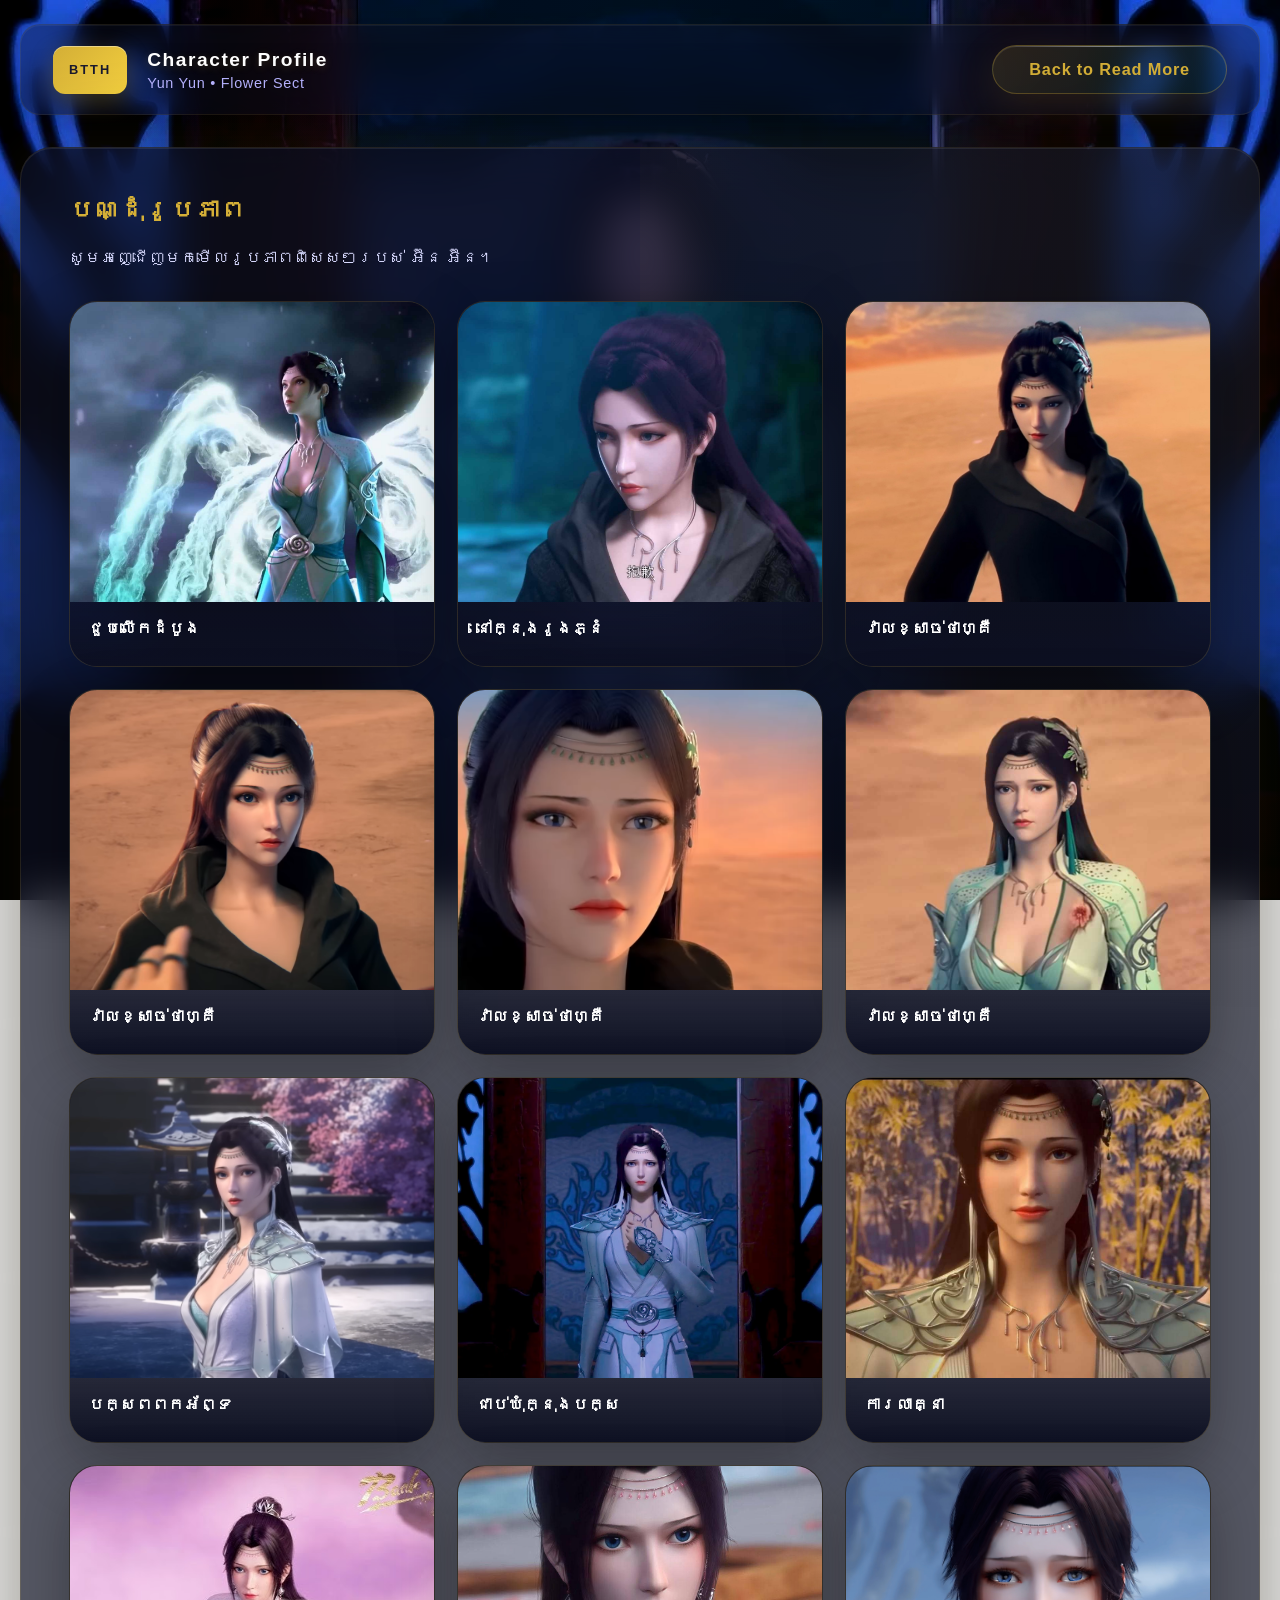
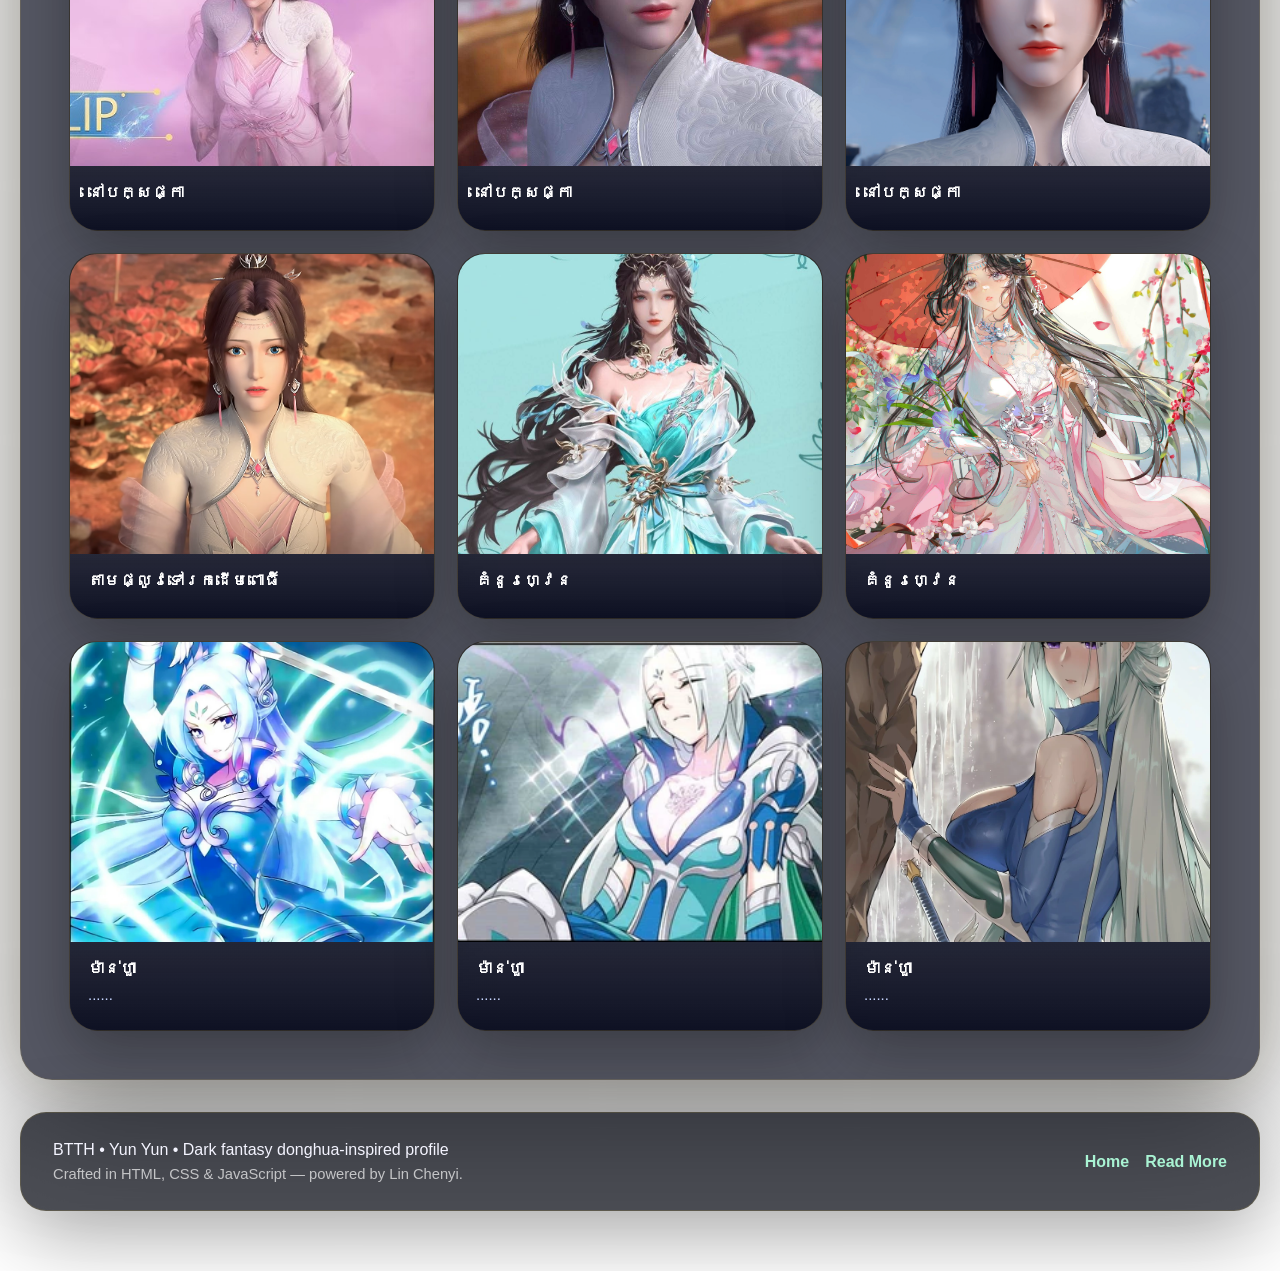
==== gallery.html @ 5f009e7b "Add files via upload" ====
<!DOCTYPE html>
<html lang="km", lang="en", lang="zh">
<head>
    <meta charset="UTF-8">
    <meta name="viewport" content="width=device-width, initial-scale=1.0">
    <title>BTTH Gallery - Yun Yun</title>
    <link rel="stylesheet" href="main.css">
    <link rel="icon" type="image/png" href="favicon.png">
</head>
<body>
    <div class="page-shell">
        <header class="topbar">
            <div class="brand">
                <span class="brand-tag">BTTH</span>
                <div>
                    <div class="brand-name">Character Profile</div>
                    <div class="brand-subtitle">Yun Yun • Flower Sect</div>
                </div>
            </div>
            
            <div style="display: flex; gap: 16px; align-items: center;">
                <a href="ReadMore.html" class="button button-secondary" style="margin: 0;">Back to Read More</a>
            </div>
        </header>

        <main class="card">
            <section class="readmore-section active">
                <div class="gallery">
                    <h3>បណ្ដុំរូបភាព</h3>
                    <p>សូមអញ្ជើញមកមើលរូបភាពពិសេសៗរបស់ អ៊ីន អ៊ីន។</p>

                    <div class="gallery-grid">
                        <article class="gallery-card">
                            <a href="image/yunzhi (10).jpg" target="_blank">
                                <img src="image/yunzhi (10).jpg" alt="Yun Yun Mystique">
                            </a>
                            <div class="gallery-caption">
                                <strong>ជួបលើកដំបូង</strong>
                            </div>
                        </article>
                        <article class="gallery-card">
                            <a href="image/yunzhi (11).jpg" target="_blank">
                                <img src="image/yunzhi (11).jpg" alt="Yun Yun Splendor">
                            </a>
                            <div class="gallery-caption">
                                <strong>នៅក្នុងរូងភ្នំ</strong>
                            </div>
                        </article>
                        <article class="gallery-card">
                            <a href="image/yunzhi (16).jpg" target="_blank">
                                <img src="image/yunzhi (16).jpg" alt="Yun Yun Legacy">
                            </a>
                            <div class="gallery-caption">
                                <strong>វាលខ្សាច់ថាហ្គឺ</strong>
                            </div>
                        </article>
                        <article class="gallery-card">
                            <a href="image/yunzhi.png" target="_blank">
                                <img src="image/yunzhi.png" alt="Yun Yun Essence">
                            </a>
                            <div class="gallery-caption">
                                <strong>វាលខ្សាច់ថាហ្គឺ</strong>
                            </div>
                        </article>
                        <article class="gallery-card">
                            <a href="image/yunzhi (2).png" target="_blank">
                                <img src="image/yunzhi (2).png" alt="Yun Yun Art">
                            </a>
                            <div class="gallery-caption">
                                <strong>វាលខ្សាច់ថាហ្គឺ</strong>
                            </div>
                        </article>
                        <article class="gallery-card">
                            <a href="image/yunzhi (15).jpg" target="_blank">
                                <img src="image/yunzhi (15).jpg" alt="Yun Yun Enigma">
                            </a>
                            <div class="gallery-caption">
                                <strong>វាលខ្សាច់ថាហ្គឺ</strong>
                            </div>
                        </article>
                        <article class="gallery-card">
                            <a href="image/yunzhi (1).png" target="_blank">
                                <img src="image/yunzhi (1).png" alt="Yun Yun Moment">
                            </a>
                            <div class="gallery-caption">
                                <strong>បក្សពពកអ័ព្ទ</strong>
                            </div>
                        </article>
                        <article class="gallery-card">
                            <a href="image/yunzhi (3).webp" target="_blank">
                                <img src="image/yunzhi (3).webp" alt="Yun Yun Elegance">
                            </a>
                            <div class="gallery-caption">
                                <strong>ជាប់ឃុំក្នុងបក្ស</strong>
                            </div>
                        </article>
                        <article class="gallery-card">
                            <a href="image/yunzhi (17).jpg" target="_blank">
                                <img src="image/yunzhi (17).jpg" alt="Yun Yun Zenith">
                            </a>
                            <div class="gallery-caption">
                                <strong>ការលាគ្នា</strong>
                            </div>
                        </article>
                        <article class="gallery-card">
                            <a href="image/yunzhi (4).jpg" target="_blank">
                                <img src="image/yunzhi (4).jpg" alt="Yun Yun Scene">
                            </a>
                            <div class="gallery-caption">
                                <strong>នៅបក្សផ្កា</strong>
                            </div>
                        </article>
                        <article class="gallery-card">
                            <a href="image/yunzhi (5).jpg" target="_blank">
                                <img src="image/yunzhi (5).jpg" alt="Yun Yun Expression">
                            </a>
                            <div class="gallery-caption">
                                <strong>នៅបក្សផ្កា</strong>
                            </div>
                        </article>
                        <article class="gallery-card">
                            <a href="image/yunzhi (1).jpg" target="_blank">
                                <img src="image/yunzhi (1).jpg" alt="Yun Yun Portrait One">
                            </a>
                            <div class="gallery-caption">
                                <strong>នៅបក្សផ្កា</strong>
                            </div>
                        </article>
                        <article class="gallery-card">
                            <a href="image/yunyun_flowerSect (1).png" target="_blank">
                                <img src="image/yunyun_flowerSect (1).png" alt="Yun Yun Radiance">
                            </a>
                            <div class="gallery-caption">
                                <strong>តាមផ្លូវទៅរកដើមពោធិ៍</strong>
                            </div>
                        </article>
                        <article class="gallery-card">
                            <a href="image/yunzhi (8).jpg" target="_blank">
                                <img src="image/yunzhi (8).jpg" alt="Yun Yun Battle">
                            </a>
                            <div class="gallery-caption">
                                <strong>គំនូរហ្វេន</strong>
                            </div>
                        </article>
                        <article class="gallery-card">
                            <a href="image/yunzhi (13).jpg" target="_blank">
                                <img src="image/yunzhi (13).jpg" alt="Yun Yun Spirit">
                            </a>
                            <div class="gallery-caption">
                                <strong>គំនូរហ្វេន</strong>
                            </div>
                        </article>
                        <article class="gallery-card">
                            <a href="image/yunzhi_manhua1.webp" target="_blank">
                                <img src="image/yunzhi_manhua1.webp" alt="Yun Yun Spirit">
                            </a>
                            <div class="gallery-caption">
                                <strong>ម៉ាន់ហួា</strong>
                                <span>......</span>
                            </div>
                        </article>
                        <article class="gallery-card">
                            <a href="image/yunzhi_manhua2.webp" target="_blank">
                                <img src="image/yunzhi_manhua2.webp" alt="Yun Yun Spirit">
                            </a>
                            <div class="gallery-caption">
                                <strong>ម៉ាន់ហួា</strong>
                                <span>......</span>
                            </div>
                        </article>
                        <article class="gallery-card">
                            <a href="image/yunzhi_manhua3.webp" target="_blank">
                                <img src="image/yunzhi_manhua3.webp" alt="Yun Yun Spirit">
                            </a>
                            <div class="gallery-caption">
                                <strong>ម៉ាន់ហួា</strong>
                                <span>......</span>
                            </div>
                        </article>
                    </div>
                </div>
            </section>
        </main>

        <footer class="site-footer">
            <div class="footer-content">
                <p>BTTH • Yun Yun • Dark fantasy donghua-inspired profile</p>
                <small>Crafted in HTML, CSS & JavaScript — powered by Lin Chenyi.</small>
            </div>
            <div class="footer-links">
                <a href="index.html">Home</a>
                <a href="ReadMore.html">Read More</a>
            </div>
        </footer>
    </div>
    <script src="main.js"></script>
</body>
</html>
---- main.css ----
@font-face {
    font-family: 'Google Sans Khmer';
    src: url('GoogleSans-VariableFont_GRAD,opsz,wght.ttf') format('truetype');
    font-weight: 400 700;
    font-style: normal;
    font-display: swap;
}

@font-face {
    font-family: 'Google Sans Khmer';
    src: url('GoogleSans-Medium.ttf') format('truetype');
    font-weight: 500;
    font-style: normal;
    font-display: swap;
}

@font-face {
    font-family: 'Google Sans Khmer';
    src: url('GoogleSans-SemiBold.ttf') format('truetype');
    font-weight: 600;
    font-style: normal;
    font-display: swap;
}

@font-face {
    font-family: 'Google Sans Khmer';
    src: url('GoogleSans-Bold.ttf') format('truetype');
    font-weight: 700;
    font-style: normal;
    font-display: swap;
}

* {
    box-sizing: border-box;
}

:root {
    --color-primary: #1a1a2e;
    --color-secondary: #16213e;
    --color-accent-gold: #d4af37;
    --color-accent-green: #2ecc71;
    --color-accent-green-dark: #27ae60;
    --color-accent-emerald: #1abc9c;
    --color-text-primary: #f0f2ff;
    --color-text-secondary: #d5d5ff;
    --color-text-muted: #a0a0b8;
    --color-border: rgba(255, 255, 255, 0.08);
    --shadow-sm: 0 4px 12px rgba(0, 0, 0, 0.3);
    --shadow-md: 0 12px 32px rgba(0, 0, 0, 0.4);
    --shadow-lg: 0 24px 64px rgba(0, 0, 0, 0.5);
}

body {
    margin: 0;
    min-height: 100vh;
    font-family: 'Google Sans Khmer', 'Segoe UI', Trebuchet MS, sans-serif;
    font-weight: 400;
    background: linear-gradient(135deg, rgba(10, 14, 39, 0.88) 0%, rgba(26, 26, 62, 0.84) 25%, rgba(13, 22, 34, 0.9) 50%, rgba(15, 20, 40, 0.95) 100%),
                url('image/yunzhi\ \(3\).webp') no-repeat fixed;
    background-size: cover;
    background-position: center;
    background-attachment: fixed;
    background-blend-mode: soft-light;
    color: var(--color-text-primary);
    position: relative;
    overflow-x: hidden;
}

p {
    font-family: 'Google Sans Khmer', sans-serif;
    font-weight: 400;
}

h4 {
    font-family: 'Google Sans Khmer', sans-serif;
    font-weight: 500;
}

h3 {
    font-family: 'Google Sans Khmer', sans-serif;
    font-weight: 600;
}

h1 {
    font-family: 'Google Sans Khmer', sans-serif;
    font-weight: 700;
}

body::before {
    content: '';
    position: fixed;
    inset: 0;
    background: radial-gradient(circle at 20% 50%, rgba(212, 175, 55, 0.03), transparent 40%),
                radial-gradient(circle at 80% 80%, rgba(42, 204, 113, 0.02), transparent 50%),
                radial-gradient(ellipse at 50% 0%, rgba(26, 188, 156, 0.04), transparent 60%);
    pointer-events: none;
    z-index: 0;
}

.page-shell {
    width: min(1400px, calc(100% - 40px));
    margin: 0 auto;
    padding: 24px 0 60px;
    position: relative;
    z-index: 1;
}

.topbar {
    display: flex;
    justify-content: space-between;
    align-items: center;
    gap: 48px;
    margin-bottom: 32px;
    padding: 20px 32px;
    background: rgba(13, 16, 34, 0.4);
    backdrop-filter: blur(16px);
    border: 1px solid rgba(212, 175, 55, 0.1);
    border-radius: 20px;
    box-shadow: 0 8px 32px rgba(0, 0, 0, 0.3), inset 0 1px 0 rgba(255, 255, 255, 0.05);
}

.brand {
    display: flex;
    align-items: center;
    gap: 20px;
    flex: 1;
}

.brand-tag {
    display: inline-flex;
    align-items: center;
    justify-content: center;
    min-width: 72px;
    height: 48px;
    padding: 0 16px;
    border-radius: 12px;
    background: linear-gradient(135deg, #d4af37 0%, #f4d03f 100%);
    color: #1a1a2e;
    font-size: 0.8rem;
    letter-spacing: 2px;
    font-weight: 800;
    text-transform: uppercase;
    box-shadow: 0 8px 24px rgba(212, 175, 55, 0.25), inset 0 1px 0 rgba(255, 255, 255, 0.4);
    position: relative;
    overflow: hidden;
}

.brand-tag::before {
    content: '';
    position: absolute;
    top: 0;
    left: -100%;
    width: 100%;
    height: 100%;
    background: linear-gradient(90deg, transparent, rgba(255, 255, 255, 0.3), transparent);
    transition: left 0.5s ease;
}

.brand-tag:hover::before {
    left: 100%;
}

.brand > div {
    display: flex;
    flex-direction: column;
    gap: 4px;
}

.brand-name {
    font-size: 1.2rem;
    font-weight: 700;
    letter-spacing: 0.08em;
    color: #ffffff;
    text-shadow: 0 2px 8px rgba(212, 175, 55, 0.2);
}

.brand-subtitle {
    font-size: 0.9rem;
    color: #b7b3ff;
    letter-spacing: 0.05em;
}

.nav {
    display: flex;
    gap: 16px;
    flex-wrap: wrap;
}

.nav a {
    display: inline-flex;
    align-items: center;
    justify-content: center;
    padding: 10px 24px;
    border-radius: 999px;
    text-decoration: none;
    color: rgba(255, 255, 255, 0.85);
    background: rgba(255, 255, 255, 0.05);
    border: 1.5px solid rgba(255, 255, 255, 0.1);
    transition: all 0.3s cubic-bezier(0.34, 1.56, 0.64, 1);
    font-size: 0.95rem;
    font-weight: 600;
    letter-spacing: 0.05em;
    position: relative;
    overflow: hidden;
}

.nav a::before {
    content: '';
    position: absolute;
    top: 50%;
    left: 50%;
    width: 0;
    height: 0;
    border-radius: 50%;
    background: rgba(46, 204, 113, 0.2);
    transform: translate(-50%, -50%);
    transition: width 0.4s ease, height 0.4s ease;
}

.nav a:hover::before {
    width: 300px;
    height: 300px;
}

.nav a:hover,
.nav a.active {
    color: #ffffff;
    background: linear-gradient(135deg, rgba(46, 204, 113, 0.15), rgba(26, 188, 156, 0.1));
    border-color: rgba(46, 204, 113, 0.4);
    box-shadow: 0 0 20px rgba(46, 204, 113, 0.3), inset 0 1px 0 rgba(255, 255, 255, 0.15);
}

.nav a.active {
    background: linear-gradient(135deg, rgba(46, 204, 113, 0.25), rgba(26, 188, 156, 0.15));
    border-color: rgba(46, 204, 113, 0.6);
    box-shadow: 0 0 30px rgba(46, 204, 113, 0.4), inset 0 1px 0 rgba(255, 255, 255, 0.2);
}

.card {
    background: rgba(13, 16, 34, 0.7);
    border: 1px solid rgba(212, 175, 55, 0.12);
    border-radius: 32px;
    padding: 48px;
    backdrop-filter: blur(24px);
    box-shadow: 0 40px 120px rgba(0, 0, 0, 0.5),
                inset 0 1px 0 rgba(255, 255, 255, 0.08),
                0 0 60px rgba(212, 175, 55, 0.08);
    position: relative;
    overflow: hidden;
}

.card::before {
    content: '';
    position: absolute;
    top: -50%;
    right: -50%;
    width: 100%;
    height: 100%;
    background: radial-gradient(circle, rgba(212, 175, 55, 0.05), transparent 70%);
    pointer-events: none;
}

.hero-panel {
    display: grid;
    grid-template-columns: minmax(0, 1.3fr) minmax(320px, 1fr);
    gap: 48px;
    align-items: center;
}

.hero-copy {
    display: flex;
    flex-direction: column;
    gap: 28px;
}

.hero-label {
    display: inline-flex;
    align-items: center;
    gap: 8px;
    padding: 10px 18px;
    border-radius: 999px;
    text-transform: uppercase;
    font-size: 0.75rem;
    letter-spacing: 2px;
    color: #d4af37;
    background: rgba(212, 175, 55, 0.12);
    border: 1px solid rgba(212, 175, 55, 0.25);
    font-weight: 700;
    animation: slideDown 0.9s ease-out;
}

.hero-copy h1 {
    margin: 0;
    font-size: clamp(2.8rem, 5vw, 4.8rem);
    line-height: 0.95;
    letter-spacing: -0.03em;
    color: #ffffff;
    text-shadow: 0 4px 20px rgba(212, 175, 55, 0.15);
    font-weight: 800;
    animation: slideDown 1s ease-out 0.2s both;
}

.hero-copy h1 span {
    display: block;
    font-size: 1.1rem;
    color: #2ecc71;
    margin-top: 12px;
    font-weight: 600;
    letter-spacing: 0.05em;
}

.description {
    margin: 0;
    max-width: 750px;
    color: #d5d5ff;
    font-size: 1.05rem;
    line-height: 1.9;
    font-weight: 400;
    animation: slideDown 1.1s ease-out 0.4s both;
}

.hero-badges {
    display: flex;
    flex-wrap: wrap;
    gap: 12px;
}

.hero-badges span {
    font-size: 0.83rem;
    padding: 10px 14px;
    border-radius: 999px;
    background: rgba(255, 255, 255, 0.05);
    border: 1px solid rgba(255, 255, 255, 0.08);
    color: #f0efff;
}

.stats-grid {
    display: grid;
    grid-template-columns: repeat(3, minmax(0, 1fr));
    gap: 20px;
    animation: slideDown 1.2s ease-out 0.6s both;
}

.stat-card {
    border-radius: 20px;
    padding: 24px;
    background: linear-gradient(135deg, rgba(212, 175, 55, 0.08), rgba(26, 188, 156, 0.06));
    border: 1.5px solid rgba(212, 175, 55, 0.15);
    backdrop-filter: blur(12px);
    transition: all 0.3s cubic-bezier(0.34, 1.56, 0.64, 1);
    box-shadow: 0 8px 24px rgba(0, 0, 0, 0.2), inset 0 1px 0 rgba(255, 255, 255, 0.08);
    position: relative;
    overflow: hidden;
}

.stat-card:nth-child(1) {
    animation: scaleIn 0.6s ease-out 0.7s both;
}

.stat-card:nth-child(2) {
    animation: scaleIn 0.6s ease-out 0.85s both;
}

.stat-card:nth-child(3) {
    animation: scaleIn 0.6s ease-out 1s both;
}

.stat-card::before {
    content: '';
    position: absolute;
    top: 0;
    left: 0;
    right: 0;
    height: 1px;
    background: linear-gradient(90deg, transparent, rgba(212, 175, 55, 0.3), transparent);
}

.stat-card:hover {
    transform: translateY(-6px);
    background: linear-gradient(135deg, rgba(212, 175, 55, 0.12), rgba(26, 188, 156, 0.1));
    border-color: rgba(212, 175, 55, 0.25);
    box-shadow: 0 16px 40px rgba(212, 175, 55, 0.15), inset 0 1px 0 rgba(255, 255, 255, 0.1);
}

.stat-card .stat-label {
    display: block;
    font-size: 0.8rem;  
    letter-spacing: 0.18em;
    color: #d4af37;
    margin-bottom: 12px;
    font-weight: 700;
}

.stat-card strong {
    display: block;
    font-size: 1.08rem;
    color: #ffffff;
    line-height: 1.5;
    font-weight: 600;
}

.actions {
    display: flex;
    gap: 16px;
    animation: slideDown 1.3s ease-out 0.8s both;
}

.button {
    background: linear-gradient(135deg, #2ecc71 0%, #1abc9c 100%);
    color: white;
    padding: 14px 36px;
    border: none;
    border-radius: 999px;
    font-size: 1.02rem;
    font-weight: 700;
    cursor: pointer;
    box-shadow: 0 12px 40px rgba(46, 204, 113, 0.3), inset 0 1px 0 rgba(255, 255, 255, 0.3);
    transition: all 0.3s cubic-bezier(0.34, 1.56, 0.64, 1);
    letter-spacing: 0.05em;
    position: relative;
    overflow: hidden;
}

.button::before {
    content: '';
    position: absolute;
    top: 0;
    left: 0;
    right: 0;
    height: 1px;
    background: linear-gradient(90deg, transparent, rgba(255, 255, 255, 0.4), transparent);
}

.button:hover {
    transform: translateY(-3px);
    box-shadow: 0 18px 60px rgba(46, 204, 113, 0.4), inset 0 1px 0 rgba(255, 255, 255, 0.4);
}

.button:active {
    transform: translateY(-1px);
}

.button.button-secondary {
    background: linear-gradient(135deg, rgba(212, 175, 55, 0.15), rgba(26, 188, 156, 0.1));
    color: #d4af37;
    border: 1.5px solid rgba(212, 175, 55, 0.3);
    box-shadow: 0 12px 40px rgba(212, 175, 55, 0.15), inset 0 1px 0 rgba(255, 255, 255, 0.1);
}

.button.button-secondary:hover {
    background: linear-gradient(135deg, rgba(212, 175, 55, 0.22), rgba(26, 188, 156, 0.15));
    border-color: rgba(212, 175, 55, 0.5);
    box-shadow: 0 18px 60px rgba(212, 175, 55, 0.25), inset 0 1px 0 rgba(255, 255, 255, 0.15);
}

.readmore-section {
    display: block;
}

.detail-scroll {
    max-height: calc(100vh - 340px);
    overflow-y: auto;
    border-radius: 32px;
    padding: 24px;
    background: rgba(255, 255, 255, 0.04);
    border: 1px solid rgba(255, 255, 255, 0.08);
}

.detailed-info h2 {
    margin-top: 0;
    font-size: 1.8rem;
    color: #ffffff;
}

.detailed-info p {
    margin: 0 0 22px;
    color: #d9dbff;
    line-height: 1.92;
    font-size: 1.02rem;
    white-space: pre-wrap;
}

.detail-scroll::-webkit-scrollbar {
    width: 10px;
}

.detail-scroll::-webkit-scrollbar-track {
    background: rgba(212, 175, 55, 0.05);
    border-radius: 999px;
}

.detail-scroll::-webkit-scrollbar-thumb {
    background: linear-gradient(180deg, rgba(212, 175, 55, 0.4), rgba(26, 188, 156, 0.4));
    border-radius: 999px;
    transition: background 0.3s ease;
}

.detail-scroll::-webkit-scrollbar-thumb:hover {
    background: linear-gradient(180deg, rgba(212, 175, 55, 0.6), rgba(26, 188, 156, 0.6));
}

.hero-image {
    position: relative;
    display: grid;
    place-items: center;
}

.character-img {
    width: 100%;
    border-radius: 28px;
    object-fit: cover;
    max-height: 650px;
    transition: all 0.3s ease;
}

.character-img:hover {
    box-shadow: 0 50px 120px rgba(0, 0, 0, 0.6),
                0 0 80px rgba(212, 175, 55, 0.25),
                inset 0 1px 0 rgba(255, 255, 255, 0.1);
    transform: translateY(-4px);
}

.hero-glow {
    position: absolute;
    inset: -12px;
    border-radius: 32px;
    background: radial-gradient(circle at top center, rgba(212, 175, 55, 0.25), transparent 50%),
                radial-gradient(circle at center, rgba(26, 188, 156, 0.1), transparent 60%);
    pointer-events: none;
    filter: blur(20px);
}

.section-block {
    margin-top: 56px;
}

.section-title {
    display: block;
    margin-bottom: 28px;
    font-size: 0.88rem;
    text-transform: uppercase;
    letter-spacing: 0.26em;
    color: #d4af37;
    font-weight: 700;
}

.related-characters {
    display: grid;
    grid-template-columns: repeat(4, minmax(0, 1fr));
    gap: 24px;
    animation: slideUp 1.2s ease-out 1.2s both;
}

.related-item {
    background: linear-gradient(135deg, rgba(212, 175, 55, 0.08), rgba(26, 188, 156, 0.06));
    border: 1.5px solid rgba(212, 175, 55, 0.15);
    border-radius: 22px;
    padding: 18px;
    text-align: center;
    transition: all 0.3s cubic-bezier(0.34, 1.56, 0.64, 1);
    backdrop-filter: blur(12px);
    box-shadow: 0 8px 24px rgba(0, 0, 0, 0.2), inset 0 1px 0 rgba(255, 255, 255, 0.06);
    overflow: hidden;
    animation: slideUp 0.6s ease-out both;
}

.related-item:nth-child(1) { animation-delay: 1.3s; }
.related-item:nth-child(2) { animation-delay: 1.4s; }
.related-item:nth-child(3) { animation-delay: 1.5s; }
.related-item:nth-child(4) { animation-delay: 1.6s; }

.related-item::before {
    content: '';
    position: absolute;
    top: 0;
    left: 0;
    right: 0;
    height: 1px;
    background: linear-gradient(90deg, transparent, rgba(212, 175, 55, 0.2), transparent);
}

.related-item:hover {
    transform: translateY(-8px);
    background: linear-gradient(135deg, rgba(212, 175, 55, 0.15), rgba(26, 188, 156, 0.12));
    border-color: rgba(212, 175, 55, 0.3);
    box-shadow: 0 16px 48px rgba(212, 175, 55, 0.2), inset 0 1px 0 rgba(255, 255, 255, 0.1);
}

.related-img {
    width: 100%;
    height: 140px;
    border-radius: 18px;
    object-fit: cover;
    margin-bottom: 16px;
    transition: all 0.3s ease;
    box-shadow: 0 8px 24px rgba(0, 0, 0, 0.3);
}

.related-item:hover .related-img {
    transform: scale(1.08);
    box-shadow: 0 12px 36px rgba(212, 175, 55, 0.2);
}

.related-name {
    color: #ffffff;
    font-weight: 700;
    font-size: 0.96rem;
    letter-spacing: 0.03em;
}

.section {
    display: none;
}

.section.active {
    display: block;
}

/* Tabs Styling */
.tabs-section {
    margin: 48px 0;
}

.tabs-container {
    display: flex;
    flex-wrap: wrap;
    gap: 12px;
    margin-bottom: 32px;
    padding-bottom: 24px;
    border-bottom: 1.5px solid rgba(212, 175, 55, 0.15);
    animation: slideDown 1.1s ease-out 0.6s both;
}

.tab-btn {
    padding: 12px 26px;
    border-radius: 999px;
    border: 1.5px solid rgba(46, 204, 113, 0.3);
    background: rgba(46, 204, 113, 0.08);
    color: #2ecc71;
    font-size: 0.95rem;
    font-weight: 700;
    cursor: pointer;
    transition: all 0.3s cubic-bezier(0.34, 1.56, 0.64, 1);
    letter-spacing: 0.05em;
    text-transform: uppercase;
    position: relative;
    overflow: hidden;
    animation: slideDown 0.6s ease-out both;
}

.tab-btn:nth-child(1) { animation-delay: 0.7s; }
.tab-btn:nth-child(2) { animation-delay: 0.75s; }
.tab-btn:nth-child(3) { animation-delay: 0.8s; }
.tab-btn:nth-child(4) { animation-delay: 0.85s; }
.tab-btn:nth-child(5) { animation-delay: 0.9s; }
.tab-btn:nth-child(6) { animation-delay: 0.95s; }
.tab-btn:nth-child(7) { animation-delay: 1s; }

.tab-btn::before {
    content: '';
    position: absolute;
    top: 0;
    left: 0;
    right: 0;
    height: 1px;
    background: linear-gradient(90deg, transparent, rgba(46, 204, 113, 0.5), transparent);
}

.tab-btn:hover {
    background: rgba(46, 204, 113, 0.15);
    border-color: rgba(46, 204, 113, 0.5);
    box-shadow: 0 0 20px rgba(46, 204, 113, 0.25);
    transform: translateY(-2px);
}

.tab-btn.active {
    background: linear-gradient(135deg, rgba(46, 204, 113, 0.25), rgba(26, 188, 156, 0.15));
    border-color: rgba(46, 204, 113, 0.6);
    color: #ffffff;
    box-shadow: 0 0 30px rgba(46, 204, 113, 0.4),
                inset 0 1px 0 rgba(255, 255, 255, 0.15);
}

.tab-content {
    display: none;
    animation: fadeIn 0.3s ease;
}

.tab-content.active {
    display: block;
}

@keyframes fadeIn {
    from {
        opacity: 0;
        transform: translateY(8px);
    }
    to {
        opacity: 1;
        transform: translateY(0);
    }
}

@keyframes slideDown {
    from {
        opacity: 0;
        transform: translateY(-20px);
    }
    to {
        opacity: 1;
        transform: translateY(0);
    }
}

@keyframes slideUp {
    from {
        opacity: 0;
        transform: translateY(20px);
    }
    to {
        opacity: 1;
        transform: translateY(0);
    }
}

@keyframes scaleIn {
    from {
        opacity: 0;
        transform: scale(0.95);
    }
    to {
        opacity: 1;
        transform: scale(1);
    }
}

/* Apply animations to key elements */
.topbar {
    animation: slideDown 0.6s ease-out;
}

.card {
    animation: slideUp 0.7s ease-out;
}

.hero-copy {
    animation: slideUp 0.8s ease-out;
}

.hero-image {
    animation: slideUp 0.9s ease-out;
}

.section-block {
    animation: slideUp 1s ease-out;
}

.tab-content h3 {
    margin-top: 0;
    margin-bottom: 18px;
    font-size: 1.5rem;
    color: #d4af37;
    font-weight: 700;
    letter-spacing: 0.05em;
}

.tab-content p {
    margin: 0;
    color: #d9dbff;
    line-height: 1.92;
    font-size: 1.02rem;
}

.gallery h3 {
    margin-top: 0;
    margin-bottom: 18px;
    font-size: 1.5rem;
    color: #d4af37;
    font-weight: 700;
    letter-spacing: 0.05em;
}

.gallery p {
    margin: 0;
    color: #d9dbff;
    line-height: 1.92;
    font-size: 1.02rem;
}

.gallery-grid {
    display: grid;
    grid-template-columns: repeat(3, minmax(200px, 1fr));
    gap: 22px;
    margin-top: 28px;
}

.gallery-card {
    position: relative;
    border-radius: 28px;
    overflow: hidden;
    background: linear-gradient(180deg, rgba(13, 16, 34, 0.96), rgba(13, 16, 34, 0.6));
    border: 1px solid rgba(212, 175, 55, 0.16);
    box-shadow: 0 22px 60px rgba(0, 0, 0, 0.32);
    transition: transform 0.35s ease, box-shadow 0.35s ease;
}

.gallery-card:hover {
    transform: translateY(-6px);
    box-shadow: 0 24px 70px rgba(0, 0, 0, 0.44), 0 0 24px rgba(46, 204, 113, 0.12);
}

.gallery-card img {
    width: 100%;
    height: 300px;
    object-fit: cover;
    display: block;
    transition: transform 0.35s ease;
}

.gallery-card:hover img {
    transform: scale(1.06);
}

.gallery-caption {
    padding: 18px 18px 22px;
    background: linear-gradient(180deg, rgba(13, 16, 34, 0.0), rgba(13, 16, 34, 0.96));
}

.gallery-caption strong {
    display: block;
    font-size: 1rem;
    color: #ffffff;
    margin-bottom: 6px;
}

.gallery-caption span {
    display: block;
    font-size: 0.93rem;
    color: #c7d6ff;
    line-height: 1.6;
}

@media (max-width: 1100px) {
    .gallery-grid {
        grid-template-columns: repeat(2, minmax(200px, 1fr));
    }
}

@media (max-width: 760px) {
    .gallery-grid {
        grid-template-columns: 1fr;
    }
}

#home,
#about {
    padding: 22px 0 0;
    color: #d1d1e8;
    font-size: 1.02rem;
    line-height: 1.95;
}

.modal {
    display: none;
    position: fixed;
    inset: 0;
    z-index: 1000;
    background-color: rgba(4, 8, 25, 0.88);
    backdrop-filter: blur(8px);
    justify-content: center;
    align-items: center;
    padding: 24px;
}

.modal-content {
    width: min(920px, 100%);
    max-height: 94vh;
    overflow-y: auto;
    background: rgba(15, 18, 38, 0.95);
    border: 1.5px solid rgba(212, 175, 55, 0.15);
    border-radius: 28px;
    padding: 40px;
    box-shadow: 0 50px 150px rgba(0, 0, 0, 0.5),
                0 0 60px rgba(212, 175, 55, 0.15),
                inset 0 1px 0 rgba(255, 255, 255, 0.08);
    backdrop-filter: blur(16px);
}

.modal-header {
    display: flex;
    justify-content: space-between;
    align-items: flex-start;
    gap: 20px;
    margin-bottom: 32px;
}

.modal-header h2 {
    margin: 0;
    font-size: 2.2rem;
    letter-spacing: -0.03em;
    color: #ffffff;
    font-weight: 800;
}

.modal-subtitle {
    margin: 10px 0 0;
    color: #d4af37;
    font-size: 0.98rem;
    font-weight: 600;
}

.close {
    border: none;
    background: linear-gradient(135deg, rgba(212, 175, 55, 0.15), rgba(26, 188, 156, 0.1));
    color: #d4af37;
    width: 48px;
    height: 48px;
    border-radius: 50%;
    font-size: 1.6rem;
    cursor: pointer;
    transition: all 0.3s cubic-bezier(0.34, 1.56, 0.64, 1);
    border: 1.5px solid rgba(212, 175, 55, 0.25);
    display: flex;
    align-items: center;
    justify-content: center;
}

.close:hover {
    background: linear-gradient(135deg, rgba(212, 175, 55, 0.25), rgba(26, 188, 156, 0.15));
    border-color: rgba(212, 175, 55, 0.5);
    transform: translateY(-2px) rotate(90deg);
    box-shadow: 0 8px 24px rgba(212, 175, 55, 0.2);
}

.section-title {
    color: #d4af37;
    line-height: 1.92;
}

.section-title h3 {
    margin-top: 0;
    margin-bottom: 16px;
    font-size: 1.5rem;
    color: #d4af37;
    font-weight: 700;
}

.detailed-info {
    color: #dde1ff;
    line-height: 1.92;
}

.detailed-info h2 {
    margin-top: 0;
    font-size: 1.9rem;
    color: #ffffff;
    font-weight: 800;
    text-decoration: underline rgba(255, 255, 255, 0.5) 2px;
    letter-spacing: -0.02em;
}

.detailed-info p {
    margin: 0 0 22px;
    color: #d9dbff;
    line-height: 1.92;
    font-size: 1.02rem;
    white-space: pre-wrap;
}

.detailed-info figure.section-image {
    float: left;
    width: min(240px, 40%);
    max-width: 260px;
    margin: 0 24px 18px 0;
    text-align: left;
    overflow: hidden;
}

.detailed-info figure.section-image img {
    width: 100%;
    height: auto;
    display: block;
}

.detailed-info figure.section-image figcaption {
    margin-top: 8px;
    font-size: 0.9rem;
    color: #c7d6ff;
    line-height: 1.4;
}

@media (max-width: 1200px) {
    .page-shell {
        width: min(100%, calc(100% - 40px));
    }
    
    .topbar {
        gap: 32px;
        padding: 18px 28px;
    }
    
    .card {
        padding: 40px;
    }
}

@media (max-width: 980px) {
    .hero-panel {
        grid-template-columns: 1fr;
    }
    
    .related-characters {
        grid-template-columns: repeat(2, minmax(0, 1fr));
    }
    
    .stats-grid {
        grid-template-columns: repeat(2, minmax(0, 1fr));
    }
}

@media (max-width: 768px) {
    .page-shell {
        padding: 16px 0 40px;
    }
    
    .topbar {
        flex-direction: column;
        align-items: center;
        gap: 20px;
        padding: 16px 24px;
        margin-bottom: 20px;
    }
    
    .brand {
        width: 100%;
        justify-content: center;
        text-align: center;
    }
    
    .nav {
        width: 100%;
        justify-content: center;
    }
    
    .nav a {
        flex: 0 1 auto;
    }
    
    .card {
        padding: 32px 24px;
        border-radius: 24px;
    }
    
    .hero-copy h1 {
        font-size: 2.4rem;
    }
    
    .stats-grid {
        grid-template-columns: 1fr;
    }
    
    .related-characters {
        grid-template-columns: 1fr;
    }
    
    .modal-content {
        padding: 28px 20px;
        border-radius: 20px;
    }
}

/* Additional Premium Effects */
::-webkit-scrollbar {
    width: 12px;
    height: 12px;
}

::-webkit-scrollbar-track {
    background: rgba(212, 175, 55, 0.03);
}

::-webkit-scrollbar-thumb {
    background: linear-gradient(180deg, rgba(212, 175, 55, 0.4), rgba(26, 188, 156, 0.4));
    border-radius: 10px;
}

::-webkit-scrollbar-thumb:hover {
    background: linear-gradient(180deg, rgba(212, 175, 55, 0.6), rgba(26, 188, 156, 0.6));
}

/* Focus states for accessibility */
button:focus,
a:focus,
input:focus {
    outline: 2px solid rgba(46, 204, 113, 0.4);
    outline-offset: 2px;
}

/* Selection styling */
::selection {
    background: rgba(46, 204, 113, 0.3);
    color: #ffffff;
}

/* Enhanced link styling */
a {
    text-decoration: none;
    color: inherit;
}

/* Loading animation state */
@keyframes loadingPulse {
    0%, 100% {
        opacity: 1;
    }
    50% {
        opacity: 0.7;
    }
}

.loading {
    animation: loadingPulse 1.5s ease-in-out infinite;
}

/* Premium card hover elevation */
.card:hover {
    transform: translateY(-2px);
}

.site-footer {
    display: flex;
    align-items: center;
    justify-content: space-between;
    gap: 18px;
    padding: 24px 32px;
    margin-top: 32px;
    border-radius: 26px;
    background: rgba(8, 10, 20, 0.72);
    border: 1px solid rgba(212, 175, 55, 0.14);
    box-shadow: 0 24px 80px rgba(0, 0, 0, 0.32);
    backdrop-filter: blur(20px);
    color: #d5d5ff;
}

.site-footer .footer-content p,
.site-footer .footer-content small {
    margin: 0;
    line-height: 1.6;
}

.site-footer .footer-content p {
    color: #f4f4ff;
    font-weight: 500;
}

.site-footer .footer-content small {
    color: rgba(255, 255, 255, 0.68);
    font-size: 0.92rem;
}

.footer-links {
    display: flex;
    gap: 16px;
    flex-wrap: wrap;
}

.footer-links a {
    color: #a9f3d3;
    text-decoration: none;
    font-weight: 600;
    transition: color 0.25s ease, transform 0.25s ease;
}

.footer-links a:hover {
    color: #ffffff;
    transform: translateY(-1px);
}

@media (max-width: 760px) {
    .site-footer {
        flex-direction: column;
        align-items: flex-start;
        padding: 20px;
    }

    .footer-links {
        width: 100%;
        justify-content: flex-start;
    }
}
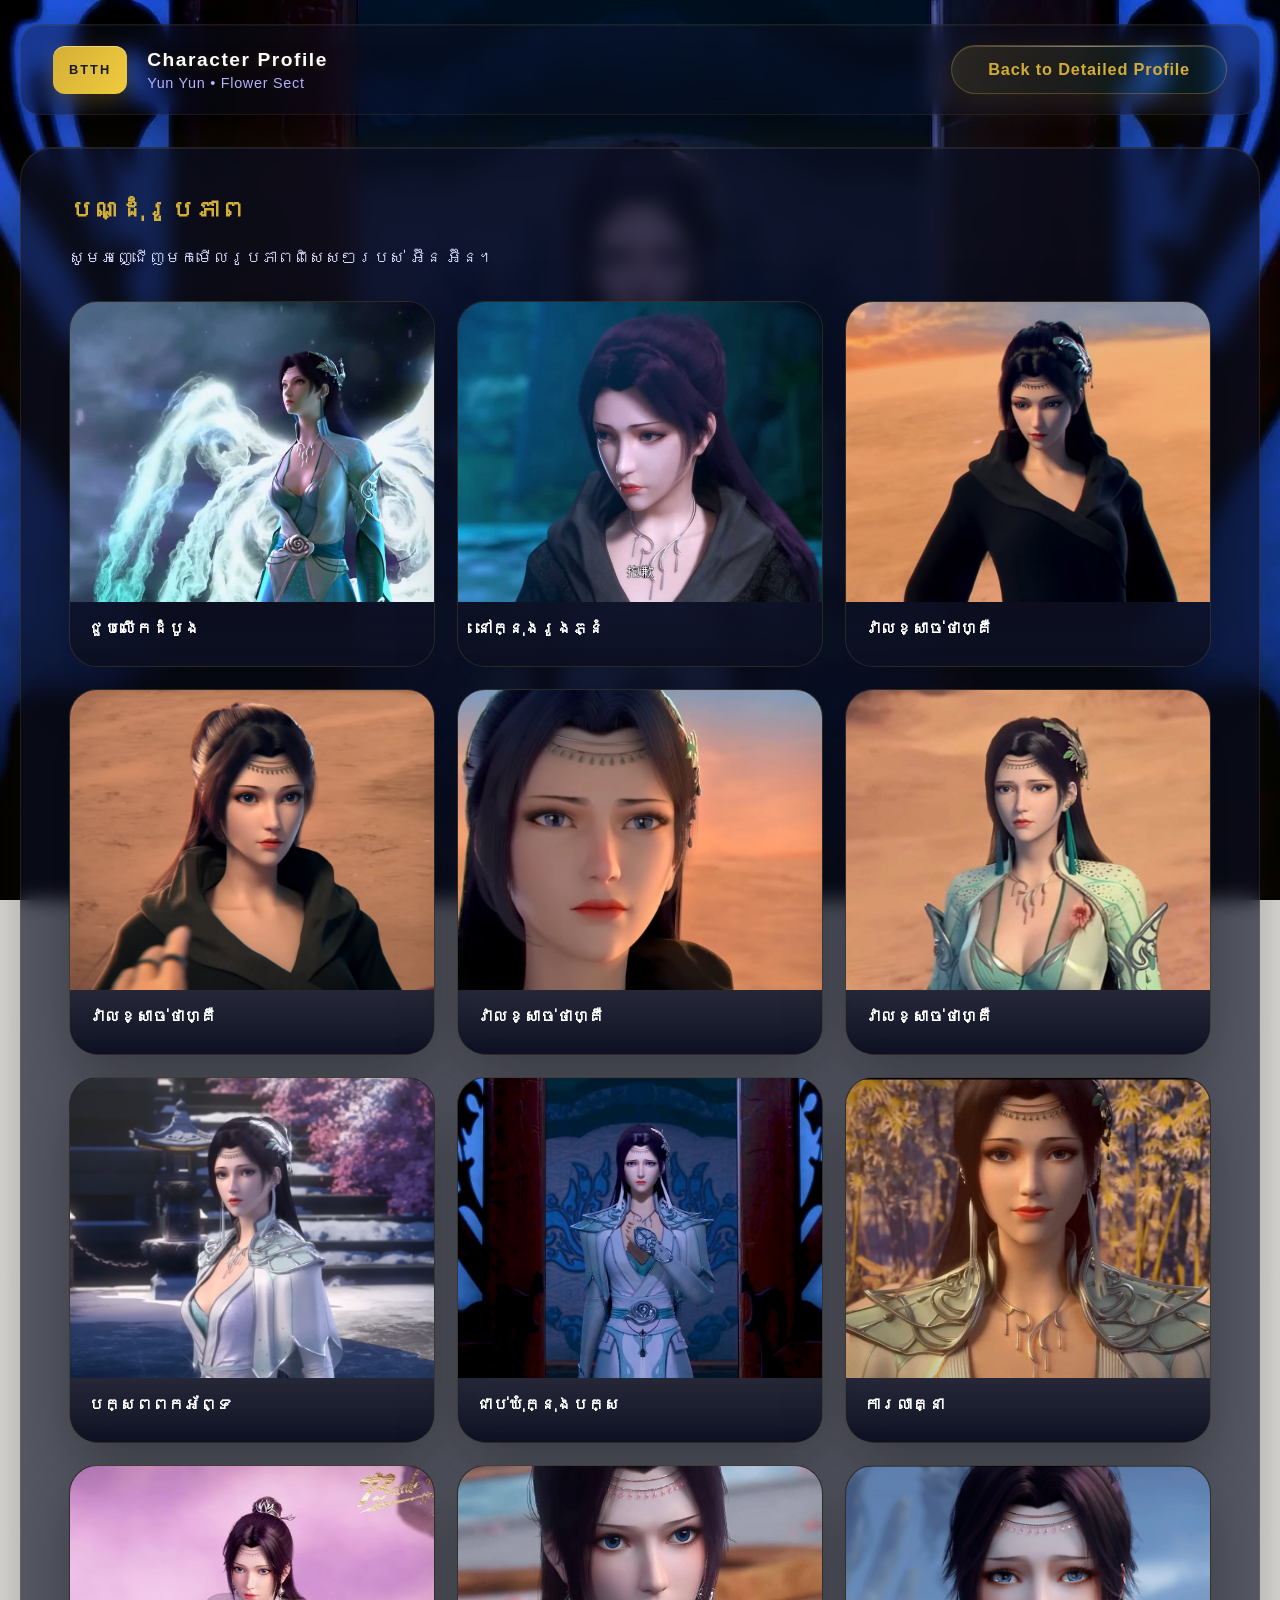
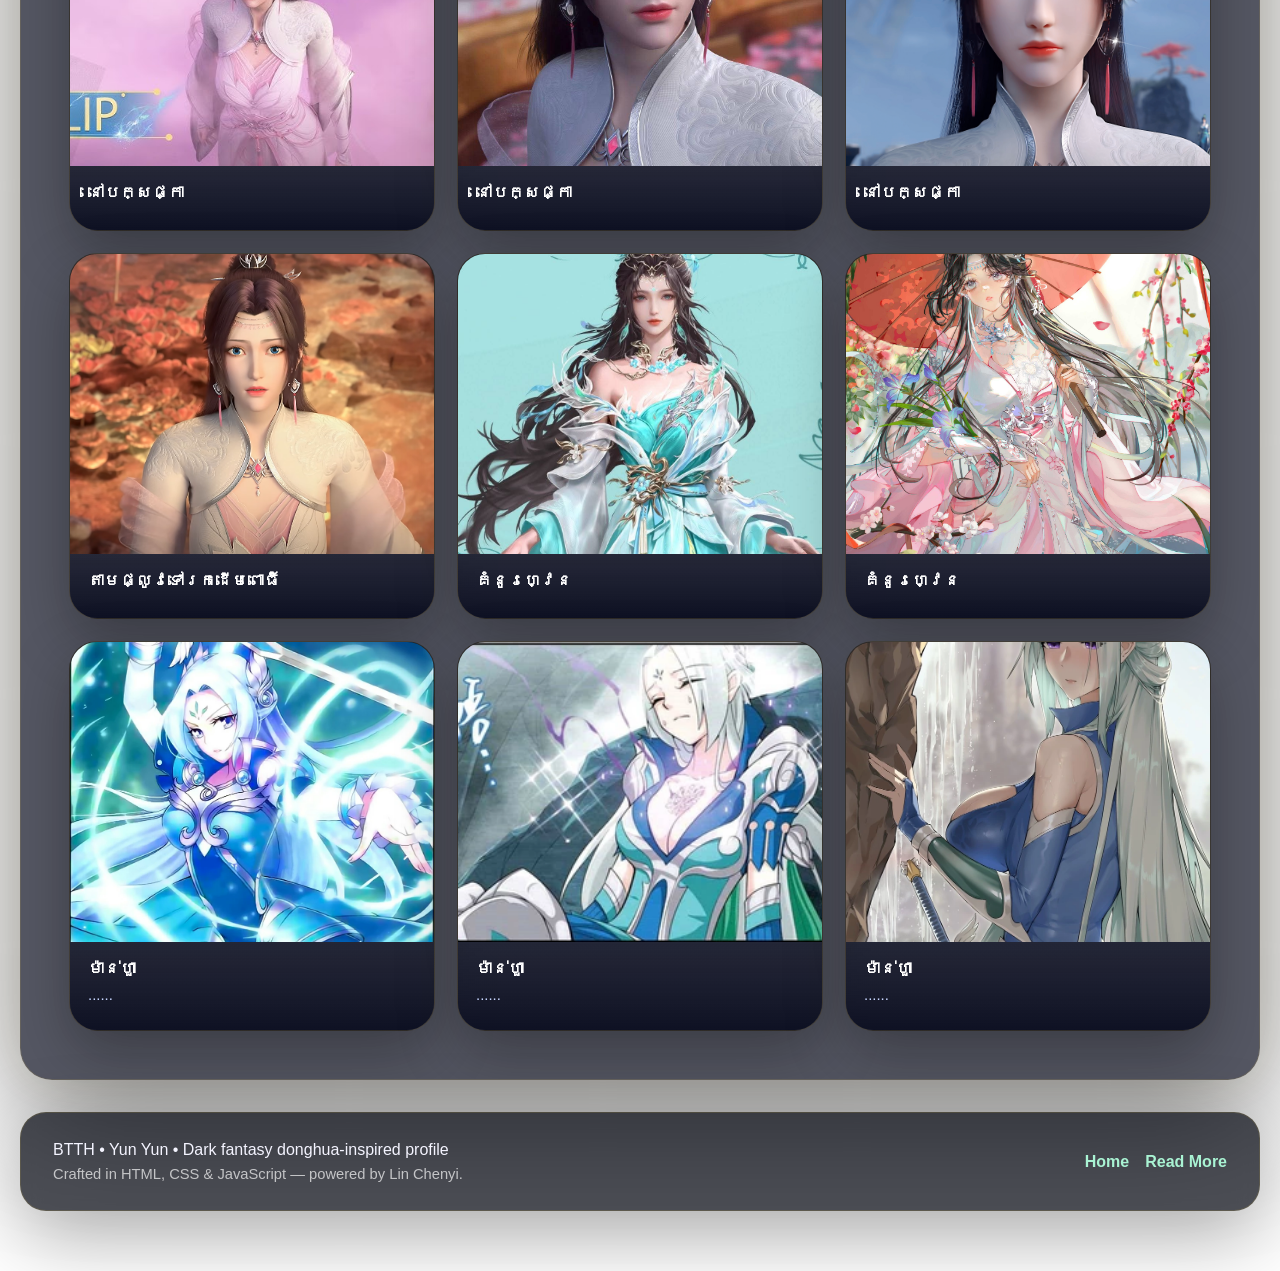
==== commit 4a851559: "Add files via upload" ====
--- a/gallery.html
+++ b/gallery.html
@@ -19,7 +19,7 @@
             </div>
             
             <div style="display: flex; gap: 16px; align-items: center;">
-                <a href="ReadMore.html" class="button button-secondary" style="margin: 0;">Back to Read More</a>
+                <a href="ReadMore.html" class="button button-secondary" style="margin: 0;">Back to Detailed Profile</a>
             </div>
         </header>
 
--- a/main.css
+++ b/main.css
@@ -2,30 +2,6 @@
     font-family: 'Google Sans Khmer';
     src: url('GoogleSans-VariableFont_GRAD,opsz,wght.ttf') format('truetype');
     font-weight: 400 700;
-    font-style: normal;
-    font-display: swap;
-}
-
-@font-face {
-    font-family: 'Google Sans Khmer';
-    src: url('GoogleSans-Medium.ttf') format('truetype');
-    font-weight: 500;
-    font-style: normal;
-    font-display: swap;
-}
-
-@font-face {
-    font-family: 'Google Sans Khmer';
-    src: url('GoogleSans-SemiBold.ttf') format('truetype');
-    font-weight: 600;
-    font-style: normal;
-    font-display: swap;
-}
-
-@font-face {
-    font-family: 'Google Sans Khmer';
-    src: url('GoogleSans-Bold.ttf') format('truetype');
-    font-weight: 700;
     font-style: normal;
     font-display: swap;
 }
@@ -113,7 +89,7 @@
     margin-bottom: 32px;
     padding: 20px 32px;
     background: rgba(13, 16, 34, 0.4);
-    backdrop-filter: blur(16px);
+    backdrop-filter: blur(10px);
     border: 1px solid rgba(212, 175, 55, 0.1);
     border-radius: 20px;
     box-shadow: 0 8px 32px rgba(0, 0, 0, 0.3), inset 0 1px 0 rgba(255, 255, 255, 0.05);
@@ -241,23 +217,12 @@
     border: 1px solid rgba(212, 175, 55, 0.12);
     border-radius: 32px;
     padding: 48px;
-    backdrop-filter: blur(24px);
+    backdrop-filter: blur(10px);
     box-shadow: 0 40px 120px rgba(0, 0, 0, 0.5),
                 inset 0 1px 0 rgba(255, 255, 255, 0.08),
                 0 0 60px rgba(212, 175, 55, 0.08);
     position: relative;
     overflow: hidden;
-}
-
-.card::before {
-    content: '';
-    position: absolute;
-    top: -50%;
-    right: -50%;
-    width: 100%;
-    height: 100%;
-    background: radial-gradient(circle, rgba(212, 175, 55, 0.05), transparent 70%);
-    pointer-events: none;
 }
 
 .hero-panel {
@@ -457,15 +422,6 @@
     display: block;
 }
 
-.detail-scroll {
-    max-height: calc(100vh - 340px);
-    overflow-y: auto;
-    border-radius: 32px;
-    padding: 24px;
-    background: rgba(255, 255, 255, 0.04);
-    border: 1px solid rgba(255, 255, 255, 0.08);
-}
-
 .detailed-info h2 {
     margin-top: 0;
     font-size: 1.8rem;
@@ -478,25 +434,6 @@
     line-height: 1.92;
     font-size: 1.02rem;
     white-space: pre-wrap;
-}
-
-.detail-scroll::-webkit-scrollbar {
-    width: 10px;
-}
-
-.detail-scroll::-webkit-scrollbar-track {
-    background: rgba(212, 175, 55, 0.05);
-    border-radius: 999px;
-}
-
-.detail-scroll::-webkit-scrollbar-thumb {
-    background: linear-gradient(180deg, rgba(212, 175, 55, 0.4), rgba(26, 188, 156, 0.4));
-    border-radius: 999px;
-    transition: background 0.3s ease;
-}
-
-.detail-scroll::-webkit-scrollbar-thumb:hover {
-    background: linear-gradient(180deg, rgba(212, 175, 55, 0.6), rgba(26, 188, 156, 0.6));
 }
 
 .hero-image {
@@ -532,6 +469,13 @@
 
 .section-block {
     margin-top: 56px;
+    overflow: visible;
+}
+
+.section-block::after {
+    content: '';
+    display: table;
+    clear: both;
 }
 
 .section-title {
@@ -616,14 +560,12 @@
     display: block;
 }
 
-/* Tabs Styling */
 .tabs-section {
     margin: 48px 0;
 }
 
 .tabs-container {
-    display: flex;
-    flex-wrap: wrap;
+    display: block;
     gap: 12px;
     margin-bottom: 32px;
     padding-bottom: 24px;
@@ -690,72 +632,7 @@
     display: block;
 }
 
-@keyframes fadeIn {
-    from {
-        opacity: 0;
-        transform: translateY(8px);
-    }
-    to {
-        opacity: 1;
-        transform: translateY(0);
-    }
-}
-
-@keyframes slideDown {
-    from {
-        opacity: 0;
-        transform: translateY(-20px);
-    }
-    to {
-        opacity: 1;
-        transform: translateY(0);
-    }
-}
-
-@keyframes slideUp {
-    from {
-        opacity: 0;
-        transform: translateY(20px);
-    }
-    to {
-        opacity: 1;
-        transform: translateY(0);
-    }
-}
-
-@keyframes scaleIn {
-    from {
-        opacity: 0;
-        transform: scale(0.95);
-    }
-    to {
-        opacity: 1;
-        transform: scale(1);
-    }
-}
-
-/* Apply animations to key elements */
-.topbar {
-    animation: slideDown 0.6s ease-out;
-}
-
-.card {
-    animation: slideUp 0.7s ease-out;
-}
-
-.hero-copy {
-    animation: slideUp 0.8s ease-out;
-}
-
-.hero-image {
-    animation: slideUp 0.9s ease-out;
-}
-
-.section-block {
-    animation: slideUp 1s ease-out;
-}
-
-.tab-content h3 {
+.content-section h3 {
     margin-top: 0;
     margin-bottom: 18px;
     font-size: 1.5rem;
@@ -764,11 +641,336 @@
     letter-spacing: 0.05em;
 }
 
-.tab-content p {
+.content-section h4 {
+    margin-top: 24px;
+    margin-bottom: 12px;
+    font-size: 1.2rem;
+    color: #ffffff;
+    font-weight: 600;
+    letter-spacing: 0.03em;
+}
+
+.content-section p {
     margin: 0;
     color: #d9dbff;
     line-height: 1.92;
     font-size: 1.02rem;
+}
+
+.content-section figure.section-image {
+    float: right;
+    width: min(220px, 40%);
+    max-width: 260px;
+    margin: 0 0 0 24px;
+    overflow: hidden;
+}
+
+.content-section figure.section-image img {
+    width: 100%;
+    height: auto;
+    display: block;
+}
+
+.profile-aside-card {
+    position: relative;
+    top: 0;
+    float: right;
+    width: clamp(320px, 34%, 380px);
+    margin: 0 0 12px 24px;
+    word-wrap: break-word;
+    border-radius: 38px;
+    background: transparent;
+    border: 1px solid rgba(46, 204, 113, 0.9);
+    padding: 0;
+    overflow: hidden;
+    min-height: 680px;
+}
+
+.profile-card {
+    position: relative;
+    z-index: 1;
+    display: flex;
+    flex-direction: column;
+    gap: 18px;
+    min-height: 100%;
+}
+
+.profile-card-header {
+    position: relative;
+    padding: 8px 0;
+    border-radius: 34px 34px 0 0;
+    background: linear-gradient(135deg, #6cff8c, #11a84f 70%);
+    text-align: center;
+    box-shadow: inset 0 -1px 0 rgba(255, 255, 255, 0.16), 0 18px 40px rgba(0, 0, 0, 0.2);
+}
+
+.profile-name {
+    font-size: clamp(1.9rem, 2.4vw, 2.5rem);
+    font-weight: 900;
+    color: #ffffff;
+    letter-spacing: 0.08em;
+    text-transform: uppercase;
+}
+
+.profile-card-body {
+    display: grid;
+    gap: 18px;
+    padding: 18px;
+    background: transparent;
+    border-radius: 0 0 34px 34px;
+}
+
+.profile-carousel {
+    display: grid;
+    gap: 0;
+    border-radius: 26px;
+    padding: 18px;
+}
+
+.profile-main-img {
+    width: 100%;
+    display: block;
+    object-fit: cover;
+    min-height: 340px;
+    max-height: 520px;
+}
+
+.profile-carousel-tabs {
+    display: flex;
+    flex-wrap: nowrap;
+    gap: 10px;
+    overflow-x: auto;
+    padding: 0 4px 2px;
+    min-width: 0;
+}
+
+.profile-carousel-tabs::-webkit-scrollbar {
+    height: 6px;
+}
+
+.profile-carousel-tabs::-webkit-scrollbar-track {
+    background: transparent;
+}
+
+.profile-carousel-tabs::-webkit-scrollbar-thumb {
+    background: rgba(255, 255, 255, 0.25);
+}
+
+.profile-carousel-tabs::-webkit-scrollbar-thumb:hover {
+    background: rgba(255, 255, 255, 0.4);
+}
+
+.profile-carousel-btn {
+    background: transparent;
+    border: none;
+    outline: none;
+    color: rgba(255, 255, 255, 0.65);
+    font-size: 18px;
+    font-weight: 700;
+    font-family: Google Sans Khmer, sans-serif;
+    padding: 0 0 4px;
+    margin: 0 0 4px 0;
+    cursor: pointer;
+    position: relative;
+    transition: all 0.3s ease;
+    flex-shrink: 0;
+}
+
+/* Hover effect */
+.profile-carousel-btn:hover {
+    color: #39ff14;
+}
+
+/* Active clicked tab */
+.profile-carousel-btn.active {
+    color: #39ff14;
+    border-bottom: 2px solid #39ff14;
+}
+
+.profile-carousel-description {
+    position: relative;
+    padding: 8px 0;
+    border-radius: 0 0 34px 34px;
+    background: linear-gradient(135deg, #6cff8c, #11a84f 70%);
+    text-align: center;
+    box-shadow: inset 0 -1px 0 rgba(255, 255, 255, 0.16), 0 18px 40px rgba(0, 0, 0, 0.2);
+}
+
+.profile-heading {
+    font-size: 1.25rem;
+    font-weight: 800;
+    color: #ffffff;
+    letter-spacing: 0.03em;
+    text-transform: uppercase;
+}
+
+.profile-collapse-list {
+    display: grid;
+    gap: 10px;
+    padding: 14px;
+}
+
+.profile-collapse-toggle {
+    width: 100%;
+    text-align: left;
+    border: 1px solid rgba(255, 255, 255, 0.09);
+    border-radius: 12px;
+    background: rgba(255, 255, 255, 0.03);
+    color: rgba(240, 255, 244, 0.92);
+    font-family: 'Google Sans Khmer', sans-serif;
+    font-size: 0.95rem;
+    font-weight: 800;
+    letter-spacing: 0.03em;
+    padding: 12px 14px;
+    cursor: pointer;
+    transition: transform 0.22s ease, background 0.22s ease, border-color 0.22s ease;
+    display: flex;
+    justify-content: space-between;
+    align-items: center;
+}
+
+.profile-collapse-toggle:hover {
+    background: rgba(46, 204, 113, 0.10);
+    border-color: rgba(46, 204, 113, 0.35);
+    transform: translateY(-1px);
+}
+
+.profile-collapse-toggle[aria-expanded="true"] {
+    background: rgba(46, 204, 113, 0.18);
+    border-color: rgba(46, 204, 113, 0.65);
+    color: #ffffff;
+}
+
+.profile-collapse-toggle::after {
+    content: "▸";
+    color: rgba(255, 255, 255, 0.7);
+    transition: transform 0.25s ease;
+}
+
+.profile-collapse-toggle[aria-expanded="true"]::after {
+    transform: rotate(90deg);
+}
+
+.profile-collapse-panel {
+    max-height: 0;
+    opacity: 0;
+    overflow: hidden;
+    transition: max-height 0.32s ease, opacity 0.28s ease, padding 0.28s ease;
+    padding: 0 0 0;
+}
+
+.profile-collapse-panel.open {
+    max-height: 1200px;
+    opacity: 1;
+    padding: 12px 0 0;
+}
+
+.profile-data-row {
+    display: flex;
+    justify-content: space-between;
+    align-items: center;
+    padding: 14px 0;
+    border-bottom: 1px solid rgba(255, 255, 255, 0.15);
+}
+
+.profile-data-row:last-child {
+    border-bottom: none;
+}
+
+.profile-data-row strong {
+    color: #ffffff;
+    font-weight: 700;
+}
+
+.profile-data-row span {
+    color: #eefcf4;
+    font-size: 0.92rem;
+    line-height: 1.5;
+    text-align: left;
+    min-width: 40%;
+    word-break: break-word;
+}
+
+@media (max-width: 1100px) {
+    .tabs-section {
+        grid-template-columns: 1fr;
+    }
+
+    .profile-aside-card {
+        position: relative;
+        top: auto;
+        width: 100%;
+        margin-top: 8px;
+    }
+
+    .section-block::after {
+        display: none;
+    }
+}
+
+@keyframes fadeIn {
+    from {
+        opacity: 0;
+        transform: translateY(8px);
+    }
+    to {
+        opacity: 1;
+        transform: translateY(0);
+    }
+}
+
+@keyframes slideDown {
+    from {
+        opacity: 0;
+        transform: translateY(-20px);
+    }
+    to {
+        opacity: 1;
+        transform: translateY(0);
+    }
+}
+
+@keyframes slideUp {
+    from {
+        opacity: 0;
+        transform: translateY(20px);
+    }
+    to {
+        opacity: 1;
+        transform: translateY(0);
+    }
+}
+
+@keyframes scaleIn {
+    from {
+        opacity: 0;
+        transform: scale(0.95);
+    }
+    to {
+        opacity: 1;
+        transform: scale(1);
+    }
+}
+
+/* Apply animations to key elements */
+.topbar {
+    animation: slideDown 0.6s ease-out;
+}
+
+.card {
+    animation: slideUp 0.7s ease-out;
+}
+
+.hero-copy {
+    animation: slideUp 0.8s ease-out;
+}
+
+.hero-image {
+    animation: slideUp 0.9s ease-out;
+}
+
+.section-block {
+    animation: slideUp 1s ease-out;
 }
 
 .gallery h3 {
@@ -860,78 +1062,6 @@
     line-height: 1.95;
 }
 
-.modal {
-    display: none;
-    position: fixed;
-    inset: 0;
-    z-index: 1000;
-    background-color: rgba(4, 8, 25, 0.88);
-    backdrop-filter: blur(8px);
-    justify-content: center;
-    align-items: center;
-    padding: 24px;
-}
-
-.modal-content {
-    width: min(920px, 100%);
-    max-height: 94vh;
-    overflow-y: auto;
-    background: rgba(15, 18, 38, 0.95);
-    border: 1.5px solid rgba(212, 175, 55, 0.15);
-    border-radius: 28px;
-    padding: 40px;
-    box-shadow: 0 50px 150px rgba(0, 0, 0, 0.5),
-                0 0 60px rgba(212, 175, 55, 0.15),
-                inset 0 1px 0 rgba(255, 255, 255, 0.08);
-    backdrop-filter: blur(16px);
-}
-
-.modal-header {
-    display: flex;
-    justify-content: space-between;
-    align-items: flex-start;
-    gap: 20px;
-    margin-bottom: 32px;
-}
-
-.modal-header h2 {
-    margin: 0;
-    font-size: 2.2rem;
-    letter-spacing: -0.03em;
-    color: #ffffff;
-    font-weight: 800;
-}
-
-.modal-subtitle {
-    margin: 10px 0 0;
-    color: #d4af37;
-    font-size: 0.98rem;
-    font-weight: 600;
-}
-
-.close {
-    border: none;
-    background: linear-gradient(135deg, rgba(212, 175, 55, 0.15), rgba(26, 188, 156, 0.1));
-    color: #d4af37;
-    width: 48px;
-    height: 48px;
-    border-radius: 50%;
-    font-size: 1.6rem;
-    cursor: pointer;
-    transition: all 0.3s cubic-bezier(0.34, 1.56, 0.64, 1);
-    border: 1.5px solid rgba(212, 175, 55, 0.25);
-    display: flex;
-    align-items: center;
-    justify-content: center;
-}
-
-.close:hover {
-    background: linear-gradient(135deg, rgba(212, 175, 55, 0.25), rgba(26, 188, 156, 0.15));
-    border-color: rgba(212, 175, 55, 0.5);
-    transform: translateY(-2px) rotate(90deg);
-    box-shadow: 0 8px 24px rgba(212, 175, 55, 0.2);
-}
-
 .section-title {
     color: #d4af37;
     line-height: 1.92;
@@ -971,8 +1101,8 @@
     float: left;
     width: min(240px, 40%);
     max-width: 260px;
-    margin: 0 24px 18px 0;
-    text-align: left;
+    margin: 0 24px 6px 0;
+    text-align: center;
     overflow: hidden;
 }
 
@@ -1001,6 +1131,10 @@
     
     .card {
         padding: 40px;
+    }
+
+    .footer {
+        padding: 20px 28px;
     }
 }
 
@@ -1062,30 +1196,6 @@
     .related-characters {
         grid-template-columns: 1fr;
     }
-    
-    .modal-content {
-        padding: 28px 20px;
-        border-radius: 20px;
-    }
-}
-
-/* Additional Premium Effects */
-::-webkit-scrollbar {
-    width: 12px;
-    height: 12px;
-}
-
-::-webkit-scrollbar-track {
-    background: rgba(212, 175, 55, 0.03);
-}
-
-::-webkit-scrollbar-thumb {
-    background: linear-gradient(180deg, rgba(212, 175, 55, 0.4), rgba(26, 188, 156, 0.4));
-    border-radius: 10px;
-}
-
-::-webkit-scrollbar-thumb:hover {
-    background: linear-gradient(180deg, rgba(212, 175, 55, 0.6), rgba(26, 188, 156, 0.6));
 }
 
 /* Focus states for accessibility */
@@ -1138,7 +1248,7 @@
     background: rgba(8, 10, 20, 0.72);
     border: 1px solid rgba(212, 175, 55, 0.14);
     box-shadow: 0 24px 80px rgba(0, 0, 0, 0.32);
-    backdrop-filter: blur(20px);
+    backdrop-filter: blur(10px);
     color: #d5d5ff;
 }
 
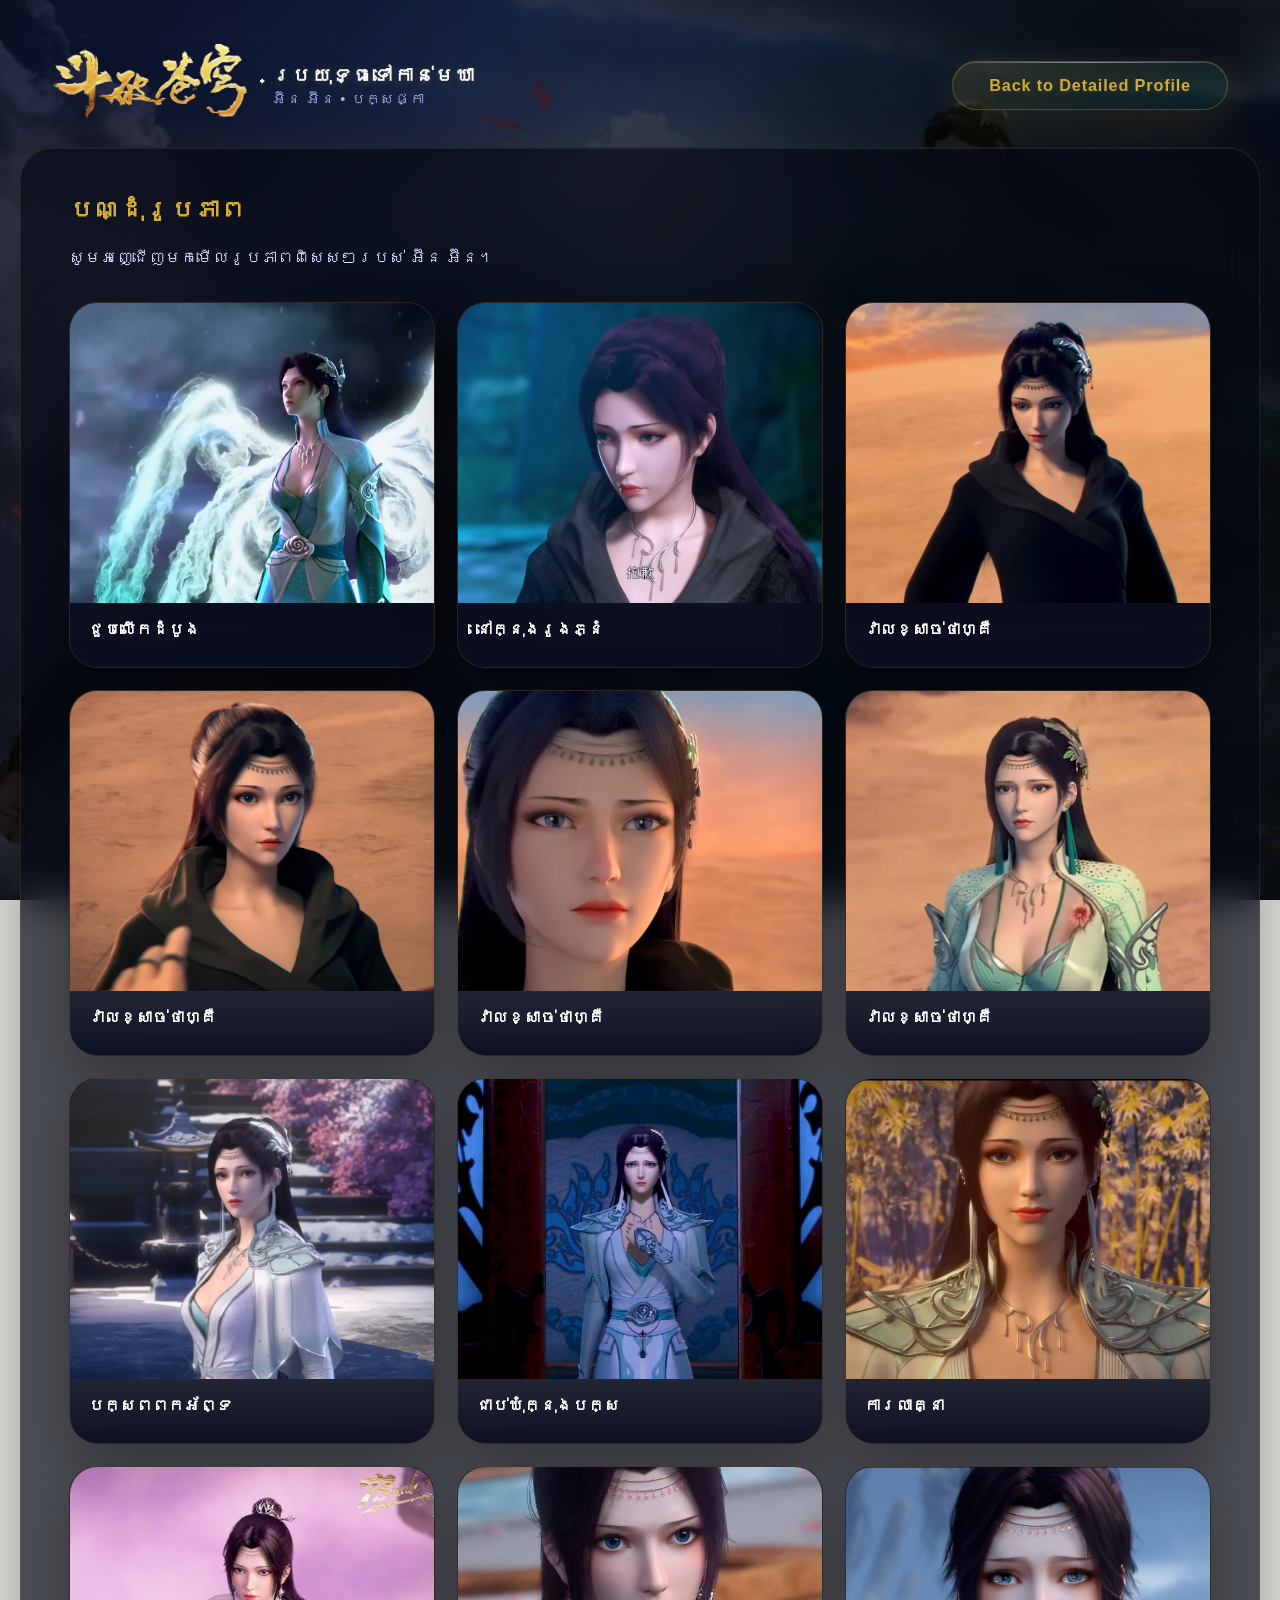
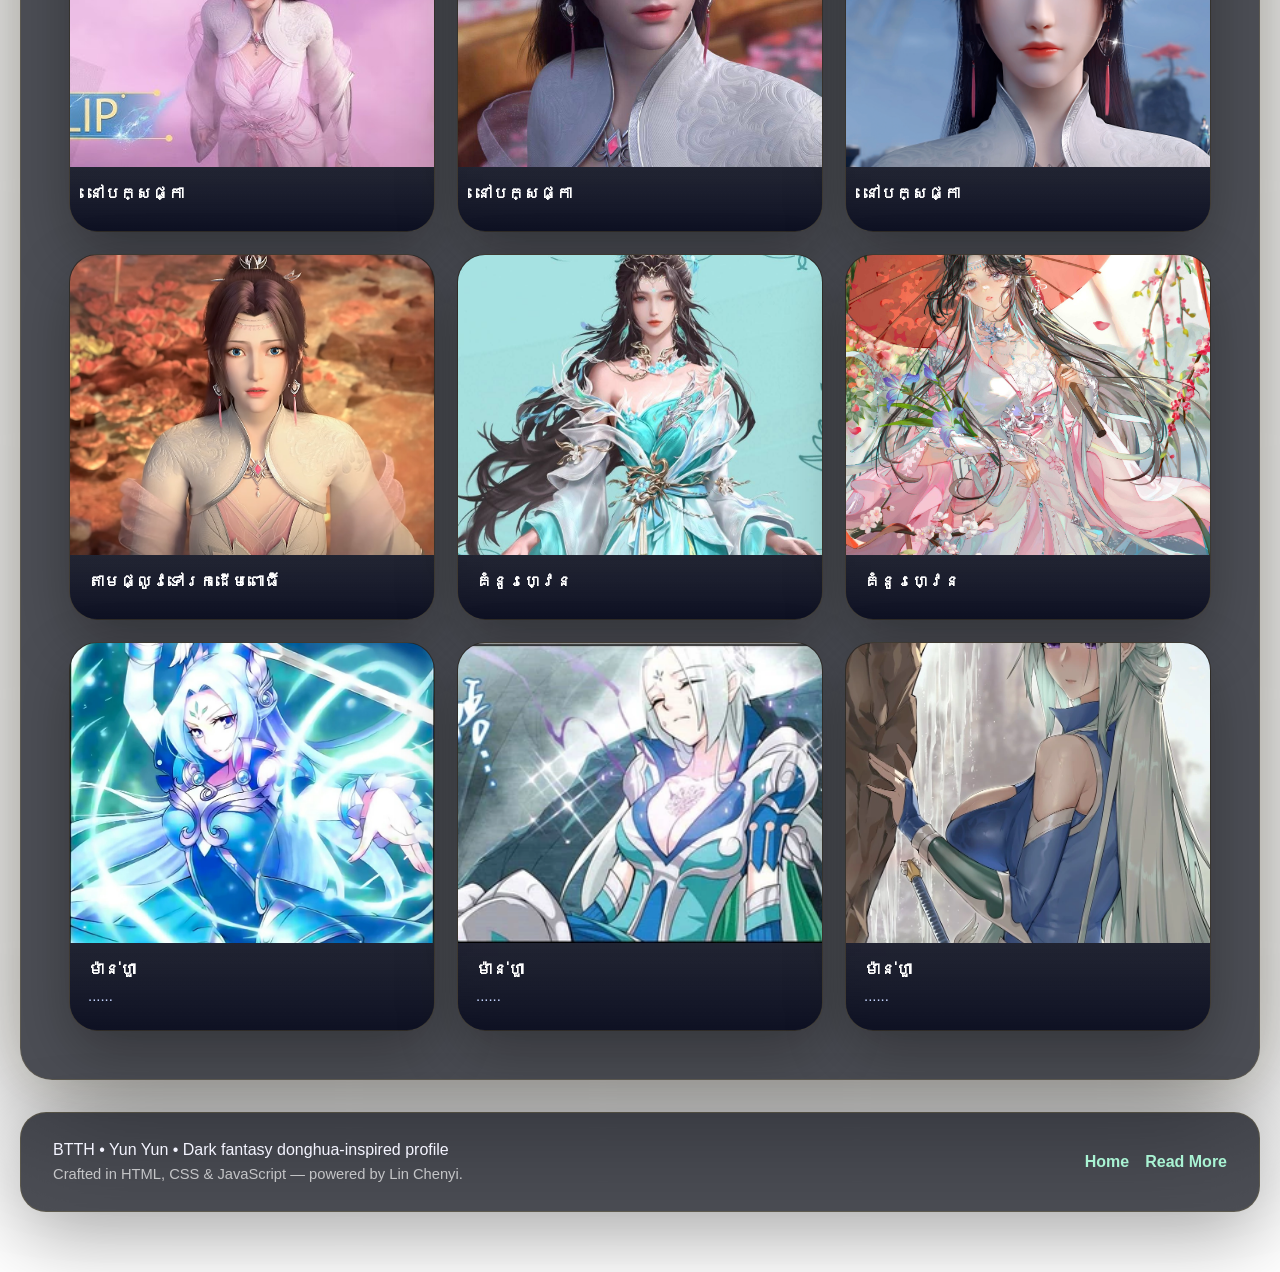
==== commit c433b081: "Add files via upload" ====
--- a/gallery.html
+++ b/gallery.html
@@ -5,16 +5,16 @@
     <meta name="viewport" content="width=device-width, initial-scale=1.0">
     <title>BTTH Gallery - Yun Yun</title>
     <link rel="stylesheet" href="main.css">
-    <link rel="icon" type="image/png" href="favicon.png">
+    <link rel="icon" type="image/png" href="image/btth-logo.webp">
 </head>
 <body>
     <div class="page-shell">
         <header class="topbar">
             <div class="brand">
-                <span class="brand-tag">BTTH</span>
+                <img class="brand-logo" src="image/btth-logo.webp" alt="BTTH Logo">
                 <div>
-                    <div class="brand-name">Character Profile</div>
-                    <div class="brand-subtitle">Yun Yun • Flower Sect</div>
+                    <div class="brand-name">ប្រយុទ្ធទៅកាន់មេឃា</div>
+                    <div class="brand-subtitle">អ៊ីន អ៊ីន • បក្សផ្កា</div>
                 </div>
             </div>
             
--- a/main.css
+++ b/main.css
@@ -32,11 +32,11 @@
     font-family: 'Google Sans Khmer', 'Segoe UI', Trebuchet MS, sans-serif;
     font-weight: 400;
     background: linear-gradient(135deg, rgba(10, 14, 39, 0.88) 0%, rgba(26, 26, 62, 0.84) 25%, rgba(13, 22, 34, 0.9) 50%, rgba(15, 20, 40, 0.95) 100%),
-                url('image/yunzhi\ \(3\).webp') no-repeat fixed;
+                url('image/yunzhi_background.jpg') no-repeat fixed;
     background-size: cover;
     background-position: center;
     background-attachment: fixed;
-    background-blend-mode: soft-light;
+    background-blend-mode: multiply;
     color: var(--color-text-primary);
     position: relative;
     overflow-x: hidden;
@@ -86,13 +86,8 @@
     justify-content: space-between;
     align-items: center;
     gap: 48px;
-    margin-bottom: 32px;
+    margin-bottom: 0;
     padding: 20px 32px;
-    background: rgba(13, 16, 34, 0.4);
-    backdrop-filter: blur(10px);
-    border: 1px solid rgba(212, 175, 55, 0.1);
-    border-radius: 20px;
-    box-shadow: 0 8px 32px rgba(0, 0, 0, 0.3), inset 0 1px 0 rgba(255, 255, 255, 0.05);
 }
 
 .brand {
@@ -102,38 +97,16 @@
     flex: 1;
 }
 
-.brand-tag {
-    display: inline-flex;
-    align-items: center;
-    justify-content: center;
-    min-width: 72px;
-    height: 48px;
-    padding: 0 16px;
-    border-radius: 12px;
-    background: linear-gradient(135deg, #d4af37 0%, #f4d03f 100%);
-    color: #1a1a2e;
-    font-size: 0.8rem;
-    letter-spacing: 2px;
-    font-weight: 800;
-    text-transform: uppercase;
-    box-shadow: 0 8px 24px rgba(212, 175, 55, 0.25), inset 0 1px 0 rgba(255, 255, 255, 0.4);
-    position: relative;
-    overflow: hidden;
-}
-
-.brand-tag::before {
-    content: '';
-    position: absolute;
-    top: 0;
-    left: -100%;
+.brand-logo {
     width: 100%;
-    height: 100%;
-    background: linear-gradient(90deg, transparent, rgba(255, 255, 255, 0.3), transparent);
-    transition: left 0.5s ease;
-}
-
-.brand-tag:hover::before {
-    left: 100%;
+    max-width: 200px;
+    height: auto;
+    object-fit: contain;
+    transition: all 0.3s ease;
+}
+
+.brand-logo:hover {
+    transform: scale(1.1);
 }
 
 .brand > div {
@@ -213,11 +186,11 @@
 }
 
 .card {
-    background: rgba(13, 16, 34, 0.7);
+    background: rgba(8, 10, 20, 0.72);
     border: 1px solid rgba(212, 175, 55, 0.12);
     border-radius: 32px;
     padding: 48px;
-    backdrop-filter: blur(10px);
+    backdrop-filter: blur(20px);
     box-shadow: 0 40px 120px rgba(0, 0, 0, 0.5),
                 inset 0 1px 0 rgba(255, 255, 255, 0.08),
                 0 0 60px rgba(212, 175, 55, 0.08);
@@ -632,7 +605,7 @@
     display: block;
 }
 
-.content-section h3 {
+.tab-content h3 {
     margin-top: 0;
     margin-bottom: 18px;
     font-size: 1.5rem;
@@ -641,7 +614,7 @@
     letter-spacing: 0.05em;
 }
 
-.content-section h4 {
+.tab-content h4 {
     margin-top: 24px;
     margin-bottom: 12px;
     font-size: 1.2rem;
@@ -650,22 +623,22 @@
     letter-spacing: 0.03em;
 }
 
-.content-section p {
+.tab-content p {
     margin: 0;
     color: #d9dbff;
     line-height: 1.92;
     font-size: 1.02rem;
 }
 
-.content-section figure.section-image {
+.tab-content figure.section-image {
     float: right;
-    width: min(220px, 40%);
+    width: 100%;
     max-width: 260px;
     margin: 0 0 0 24px;
     overflow: hidden;
 }
 
-.content-section figure.section-image img {
+.tab-content figure.section-image img {
     width: 100%;
     height: auto;
     display: block;
@@ -675,13 +648,13 @@
     position: relative;
     top: 0;
     float: right;
-    width: clamp(320px, 34%, 380px);
+    width: 100%;
+    max-width: 360px;
     margin: 0 0 12px 24px;
     word-wrap: break-word;
-    border-radius: 38px;
+    border-radius: 32px;
     background: transparent;
-    border: 1px solid rgba(46, 204, 113, 0.9);
-    padding: 0;
+    border: 2px solid rgba(46, 204, 113, 0.9);
     overflow: hidden;
     min-height: 680px;
 }
@@ -695,36 +668,33 @@
     min-height: 100%;
 }
 
+.profile-card-body {
+    display: grid;
+    gap: 18px;
+    padding: 12px;
+    background: transparent;
+    border-radius: 0 0 34px 34px;
+}
+
+.profile-carousel {
+    display: grid;
+}
+
 .profile-card-header {
     position: relative;
     padding: 8px 0;
-    border-radius: 34px 34px 0 0;
+    border-radius: 24px 24px 0 0;
     background: linear-gradient(135deg, #6cff8c, #11a84f 70%);
     text-align: center;
     box-shadow: inset 0 -1px 0 rgba(255, 255, 255, 0.16), 0 18px 40px rgba(0, 0, 0, 0.2);
 }
 
 .profile-name {
-    font-size: clamp(1.9rem, 2.4vw, 2.5rem);
-    font-weight: 900;
+    font-size: 1.4rem;
+    font-weight: 700;
     color: #ffffff;
     letter-spacing: 0.08em;
     text-transform: uppercase;
-}
-
-.profile-card-body {
-    display: grid;
-    gap: 18px;
-    padding: 18px;
-    background: transparent;
-    border-radius: 0 0 34px 34px;
-}
-
-.profile-carousel {
-    display: grid;
-    gap: 0;
-    border-radius: 26px;
-    padding: 18px;
 }
 
 .profile-main-img {
@@ -733,6 +703,23 @@
     object-fit: cover;
     min-height: 340px;
     max-height: 520px;
+}
+
+.profile-carousel-description {
+    position: relative;
+    padding: 8px 0;
+    border-radius: 0 0 24px 24px;
+    background: linear-gradient(135deg, #6cff8c, #11a84f 70%);
+    text-align: center;
+    box-shadow: inset 0 -1px 0 rgba(255, 255, 255, 0.16), 0 18px 40px rgba(0, 0, 0, 0.2);
+}
+
+.profile-heading {
+    font-size: 1.25rem;
+    font-weight: 800;
+    color: #ffffff;
+    letter-spacing: 0.03em;
+    text-transform: uppercase;
 }
 
 .profile-carousel-tabs {
@@ -787,34 +774,16 @@
     border-bottom: 2px solid #39ff14;
 }
 
-.profile-carousel-description {
-    position: relative;
-    padding: 8px 0;
-    border-radius: 0 0 34px 34px;
-    background: linear-gradient(135deg, #6cff8c, #11a84f 70%);
-    text-align: center;
-    box-shadow: inset 0 -1px 0 rgba(255, 255, 255, 0.16), 0 18px 40px rgba(0, 0, 0, 0.2);
-}
-
-.profile-heading {
-    font-size: 1.25rem;
-    font-weight: 800;
-    color: #ffffff;
-    letter-spacing: 0.03em;
-    text-transform: uppercase;
-}
-
 .profile-collapse-list {
     display: grid;
     gap: 10px;
-    padding: 14px;
 }
 
 .profile-collapse-toggle {
     width: 100%;
     text-align: left;
     border: 1px solid rgba(255, 255, 255, 0.09);
-    border-radius: 12px;
+    border-radius: 999px;
     background: rgba(255, 255, 255, 0.03);
     color: rgba(240, 255, 244, 0.92);
     font-family: 'Google Sans Khmer', sans-serif;
@@ -1248,7 +1217,7 @@
     background: rgba(8, 10, 20, 0.72);
     border: 1px solid rgba(212, 175, 55, 0.14);
     box-shadow: 0 24px 80px rgba(0, 0, 0, 0.32);
-    backdrop-filter: blur(10px);
+    backdrop-filter: blur(20px);
     color: #d5d5ff;
 }
 
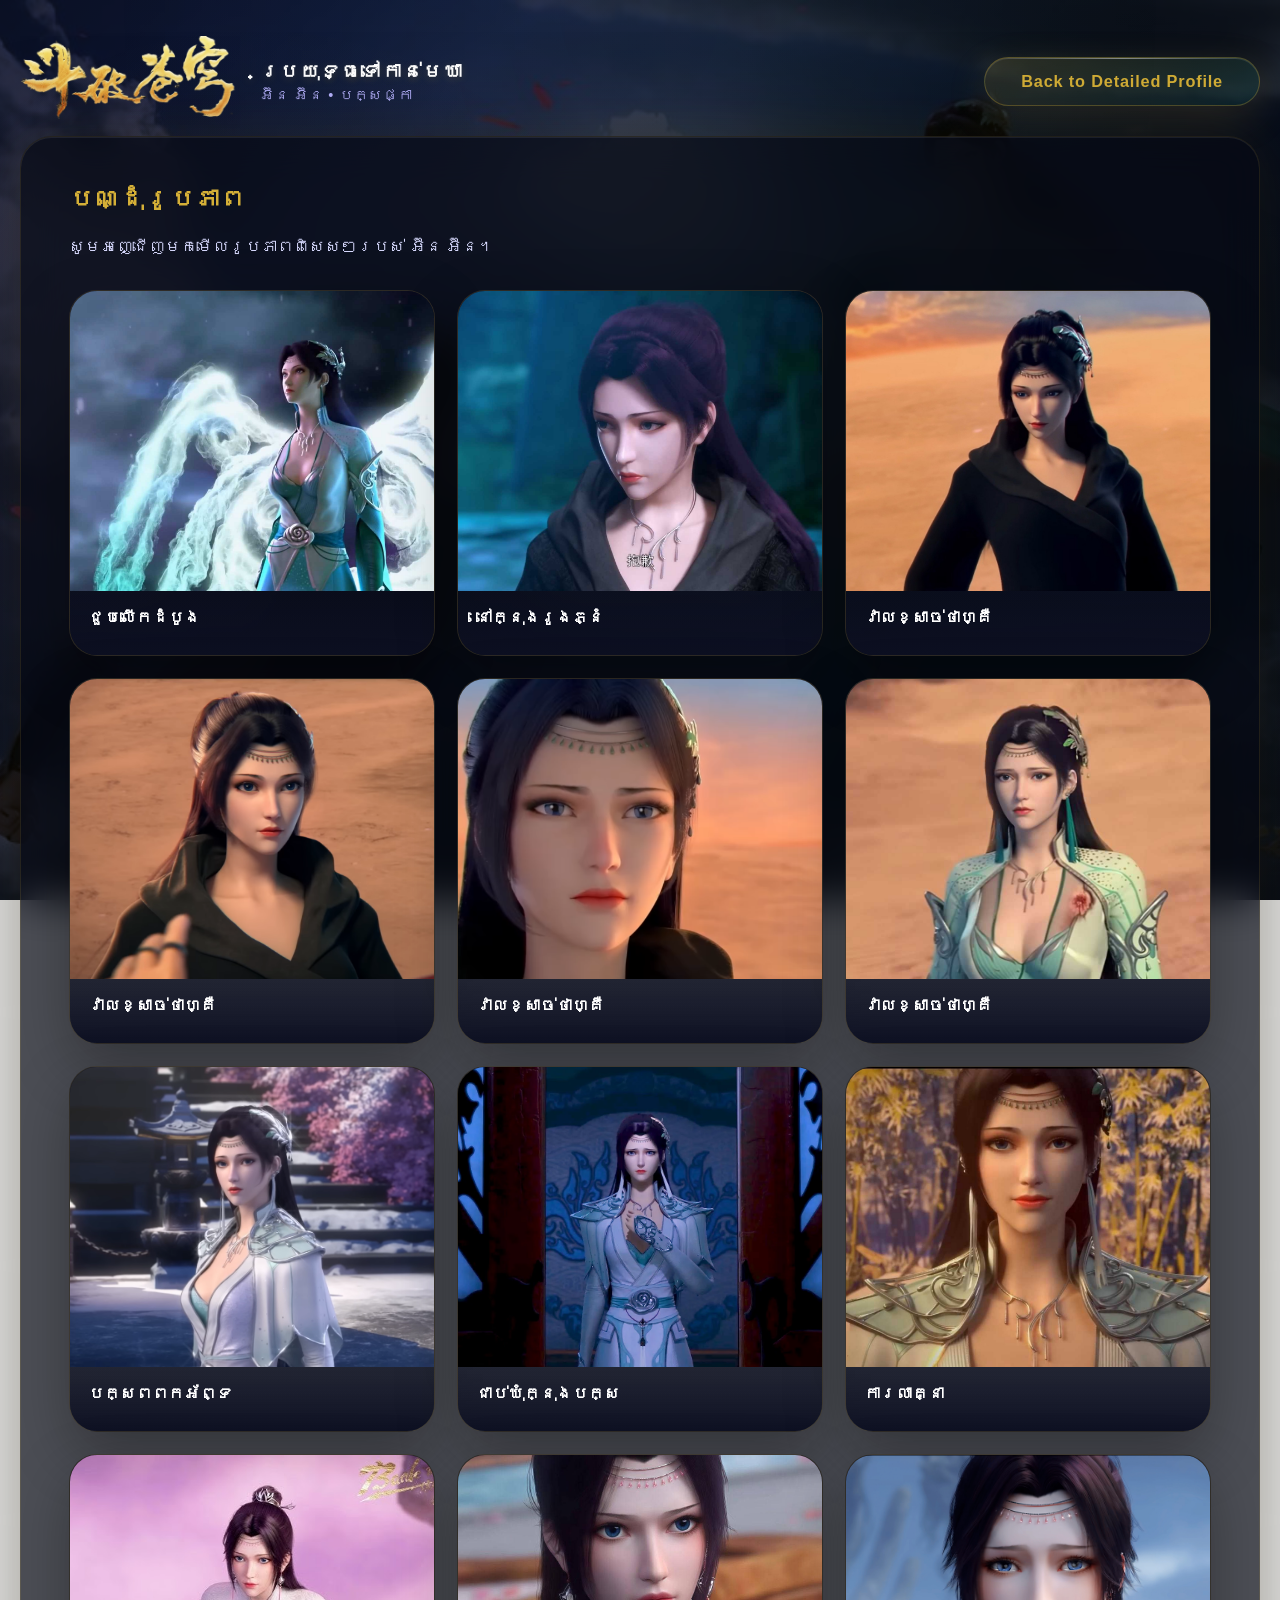
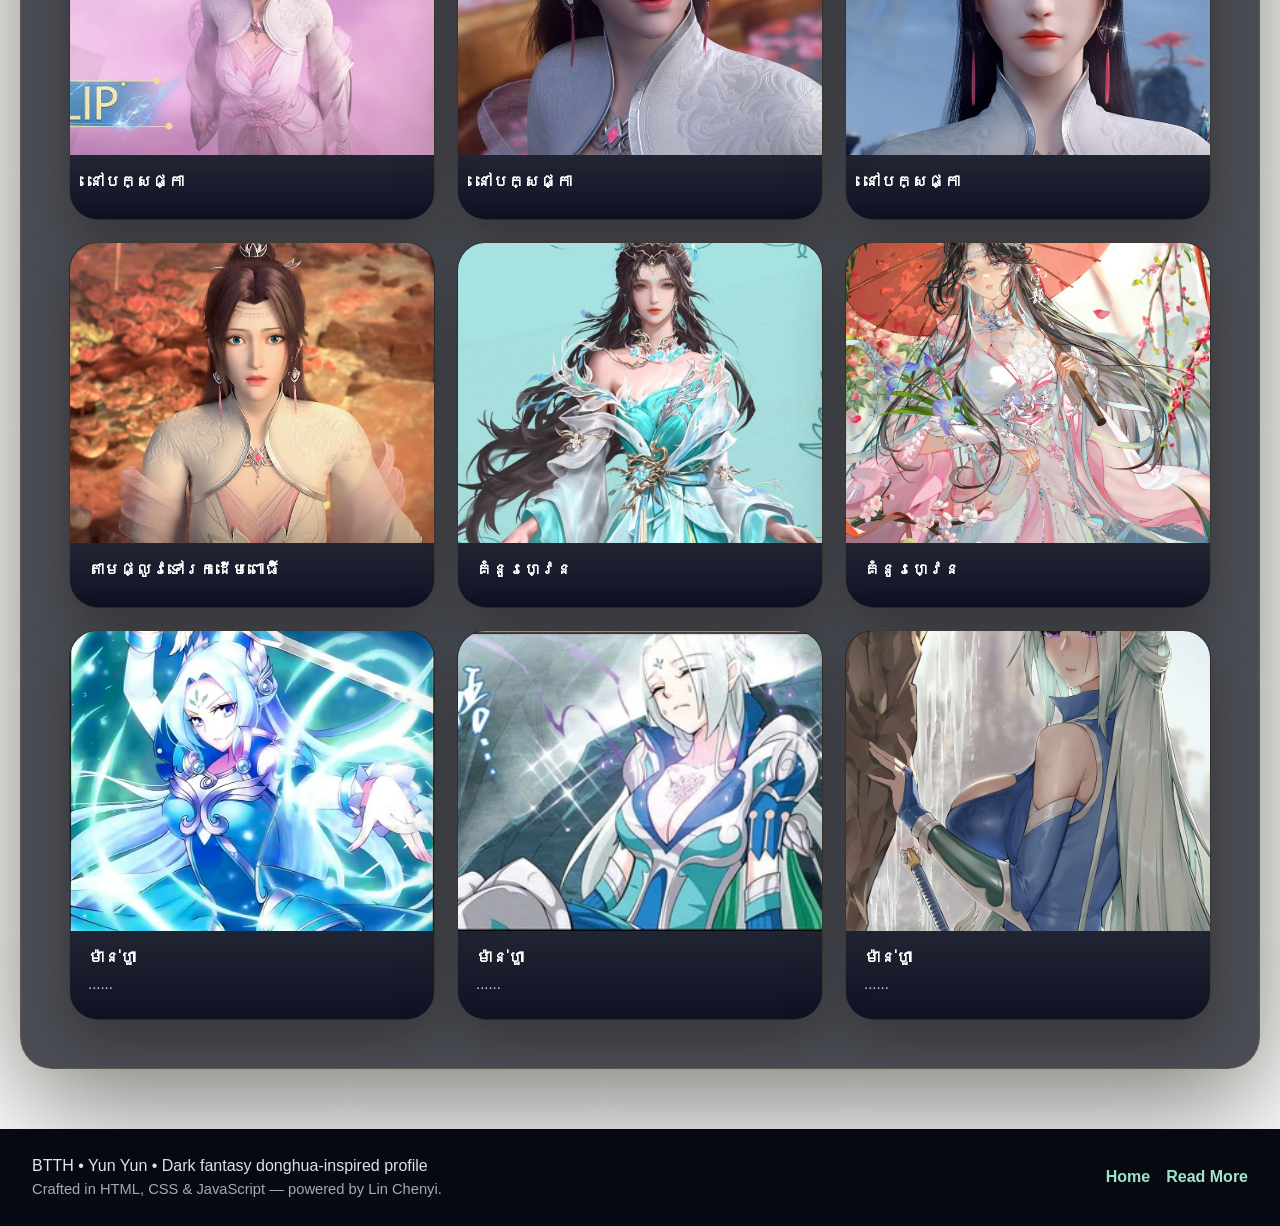
==== commit 60640152: "Add files via upload" ====
--- a/gallery.html
+++ b/gallery.html
@@ -181,18 +181,19 @@
                 </div>
             </section>
         </main>
+    </div>
 
-        <footer class="site-footer">
-            <div class="footer-content">
-                <p>BTTH • Yun Yun • Dark fantasy donghua-inspired profile</p>
-                <small>Crafted in HTML, CSS & JavaScript — powered by Lin Chenyi.</small>
-            </div>
-            <div class="footer-links">
-                <a href="index.html">Home</a>
-                <a href="ReadMore.html">Read More</a>
-            </div>
-        </footer>
-    </div>
+    <footer class="site-footer">
+        <div class="footer-content">
+            <p>BTTH • Yun Yun • Dark fantasy donghua-inspired profile</p>
+            <small>Crafted in HTML, CSS & JavaScript — powered by Lin Chenyi.</small>
+        </div>
+        <div class="footer-links">
+            <a href="index.html">Home</a>
+            <a href="ReadMore.html">Read More</a>
+        </div>
+    </footer>
+    
     <script src="main.js"></script>
 </body>
 </html>
--- a/main.css
+++ b/main.css
@@ -57,9 +57,14 @@
     font-weight: 600;
 }
 
+.h2 {
+    font-family: 'Google Sans Khmer', sans-serif;
+    font-weight: 700;
+}
+
 h1 {
     font-family: 'Google Sans Khmer', sans-serif;
-    font-weight: 700;
+    font-weight: 800;
 }
 
 body::before {
@@ -86,8 +91,8 @@
     justify-content: space-between;
     align-items: center;
     gap: 48px;
-    margin-bottom: 0;
-    padding: 20px 32px;
+    margin-top: 12px;
+    margin-bottom: 8px;
 }
 
 .brand {
@@ -99,7 +104,7 @@
 
 .brand-logo {
     width: 100%;
-    max-width: 200px;
+    max-width: 220px;
     height: auto;
     object-fit: contain;
     transition: all 0.3s ease;
@@ -176,13 +181,11 @@
     color: #ffffff;
     background: linear-gradient(135deg, rgba(46, 204, 113, 0.15), rgba(26, 188, 156, 0.1));
     border-color: rgba(46, 204, 113, 0.4);
-    box-shadow: 0 0 20px rgba(46, 204, 113, 0.3), inset 0 1px 0 rgba(255, 255, 255, 0.15);
 }
 
 .nav a.active {
     background: linear-gradient(135deg, rgba(46, 204, 113, 0.25), rgba(26, 188, 156, 0.15));
     border-color: rgba(46, 204, 113, 0.6);
-    box-shadow: 0 0 30px rgba(46, 204, 113, 0.4), inset 0 1px 0 rgba(255, 255, 255, 0.2);
 }
 
 .card {
@@ -315,9 +318,7 @@
 
 .stat-card:hover {
     transform: translateY(-6px);
-    background: linear-gradient(135deg, rgba(212, 175, 55, 0.12), rgba(26, 188, 156, 0.1));
-    border-color: rgba(212, 175, 55, 0.25);
-    box-shadow: 0 16px 40px rgba(212, 175, 55, 0.15), inset 0 1px 0 rgba(255, 255, 255, 0.1);
+    background: transparent;
 }
 
 .stat-card .stat-label {
@@ -371,7 +372,6 @@
 
 .button:hover {
     transform: translateY(-3px);
-    box-shadow: 0 18px 60px rgba(46, 204, 113, 0.4), inset 0 1px 0 rgba(255, 255, 255, 0.4);
 }
 
 .button:active {
@@ -388,25 +388,6 @@
 .button.button-secondary:hover {
     background: linear-gradient(135deg, rgba(212, 175, 55, 0.22), rgba(26, 188, 156, 0.15));
     border-color: rgba(212, 175, 55, 0.5);
-    box-shadow: 0 18px 60px rgba(212, 175, 55, 0.25), inset 0 1px 0 rgba(255, 255, 255, 0.15);
-}
-
-.readmore-section {
-    display: block;
-}
-
-.detailed-info h2 {
-    margin-top: 0;
-    font-size: 1.8rem;
-    color: #ffffff;
-}
-
-.detailed-info p {
-    margin: 0 0 22px;
-    color: #d9dbff;
-    line-height: 1.92;
-    font-size: 1.02rem;
-    white-space: pre-wrap;
 }
 
 .hero-image {
@@ -469,13 +450,12 @@
 }
 
 .related-item {
-    background: linear-gradient(135deg, rgba(212, 175, 55, 0.08), rgba(26, 188, 156, 0.06));
+    background: transparent;
     border: 1.5px solid rgba(212, 175, 55, 0.15);
     border-radius: 22px;
-    padding: 18px;
+    padding: 8px;
     text-align: center;
     transition: all 0.3s cubic-bezier(0.34, 1.56, 0.64, 1);
-    backdrop-filter: blur(12px);
     box-shadow: 0 8px 24px rgba(0, 0, 0, 0.2), inset 0 1px 0 rgba(255, 255, 255, 0.06);
     overflow: hidden;
     animation: slideUp 0.6s ease-out both;
@@ -498,24 +478,21 @@
 
 .related-item:hover {
     transform: translateY(-8px);
-    background: linear-gradient(135deg, rgba(212, 175, 55, 0.15), rgba(26, 188, 156, 0.12));
-    border-color: rgba(212, 175, 55, 0.3);
-    box-shadow: 0 16px 48px rgba(212, 175, 55, 0.2), inset 0 1px 0 rgba(255, 255, 255, 0.1);
+    background: transparent;
 }
 
 .related-img {
     width: 100%;
-    height: 140px;
+    height: 220px;
     border-radius: 18px;
     object-fit: cover;
-    margin-bottom: 16px;
+    margin-bottom: 0;
     transition: all 0.3s ease;
     box-shadow: 0 8px 24px rgba(0, 0, 0, 0.3);
 }
 
 .related-item:hover .related-img {
-    transform: scale(1.08);
-    box-shadow: 0 12px 36px rgba(212, 175, 55, 0.2);
+    transform: scale(1.04);
 }
 
 .related-name {
@@ -559,6 +536,7 @@
     letter-spacing: 0.05em;
     text-transform: uppercase;
     position: relative;
+    margin: 0 4px 8px 0;
     overflow: hidden;
     animation: slideDown 0.6s ease-out both;
 }
@@ -584,7 +562,6 @@
 .tab-btn:hover {
     background: rgba(46, 204, 113, 0.15);
     border-color: rgba(46, 204, 113, 0.5);
-    box-shadow: 0 0 20px rgba(46, 204, 113, 0.25);
     transform: translateY(-2px);
 }
 
@@ -592,8 +569,6 @@
     background: linear-gradient(135deg, rgba(46, 204, 113, 0.25), rgba(26, 188, 156, 0.15));
     border-color: rgba(46, 204, 113, 0.6);
     color: #ffffff;
-    box-shadow: 0 0 30px rgba(46, 204, 113, 0.4),
-                inset 0 1px 0 rgba(255, 255, 255, 0.15);
 }
 
 .tab-content {
@@ -1025,7 +1000,7 @@
 
 #home,
 #about {
-    padding: 22px 0 0;
+    padding-bottom: 349px;
     color: #d1d1e8;
     font-size: 1.02rem;
     line-height: 1.95;
@@ -1211,14 +1186,10 @@
     align-items: center;
     justify-content: space-between;
     gap: 18px;
-    padding: 24px 32px;
-    margin-top: 32px;
-    border-radius: 26px;
-    background: rgba(8, 10, 20, 0.72);
-    border: 1px solid rgba(212, 175, 55, 0.14);
-    box-shadow: 0 24px 80px rgba(0, 0, 0, 0.32);
-    backdrop-filter: blur(20px);
+    padding: 24px 32px ;
+    background: rgba(8, 10, 20, 225);
     color: #d5d5ff;
+
 }
 
 .site-footer .footer-content p,
